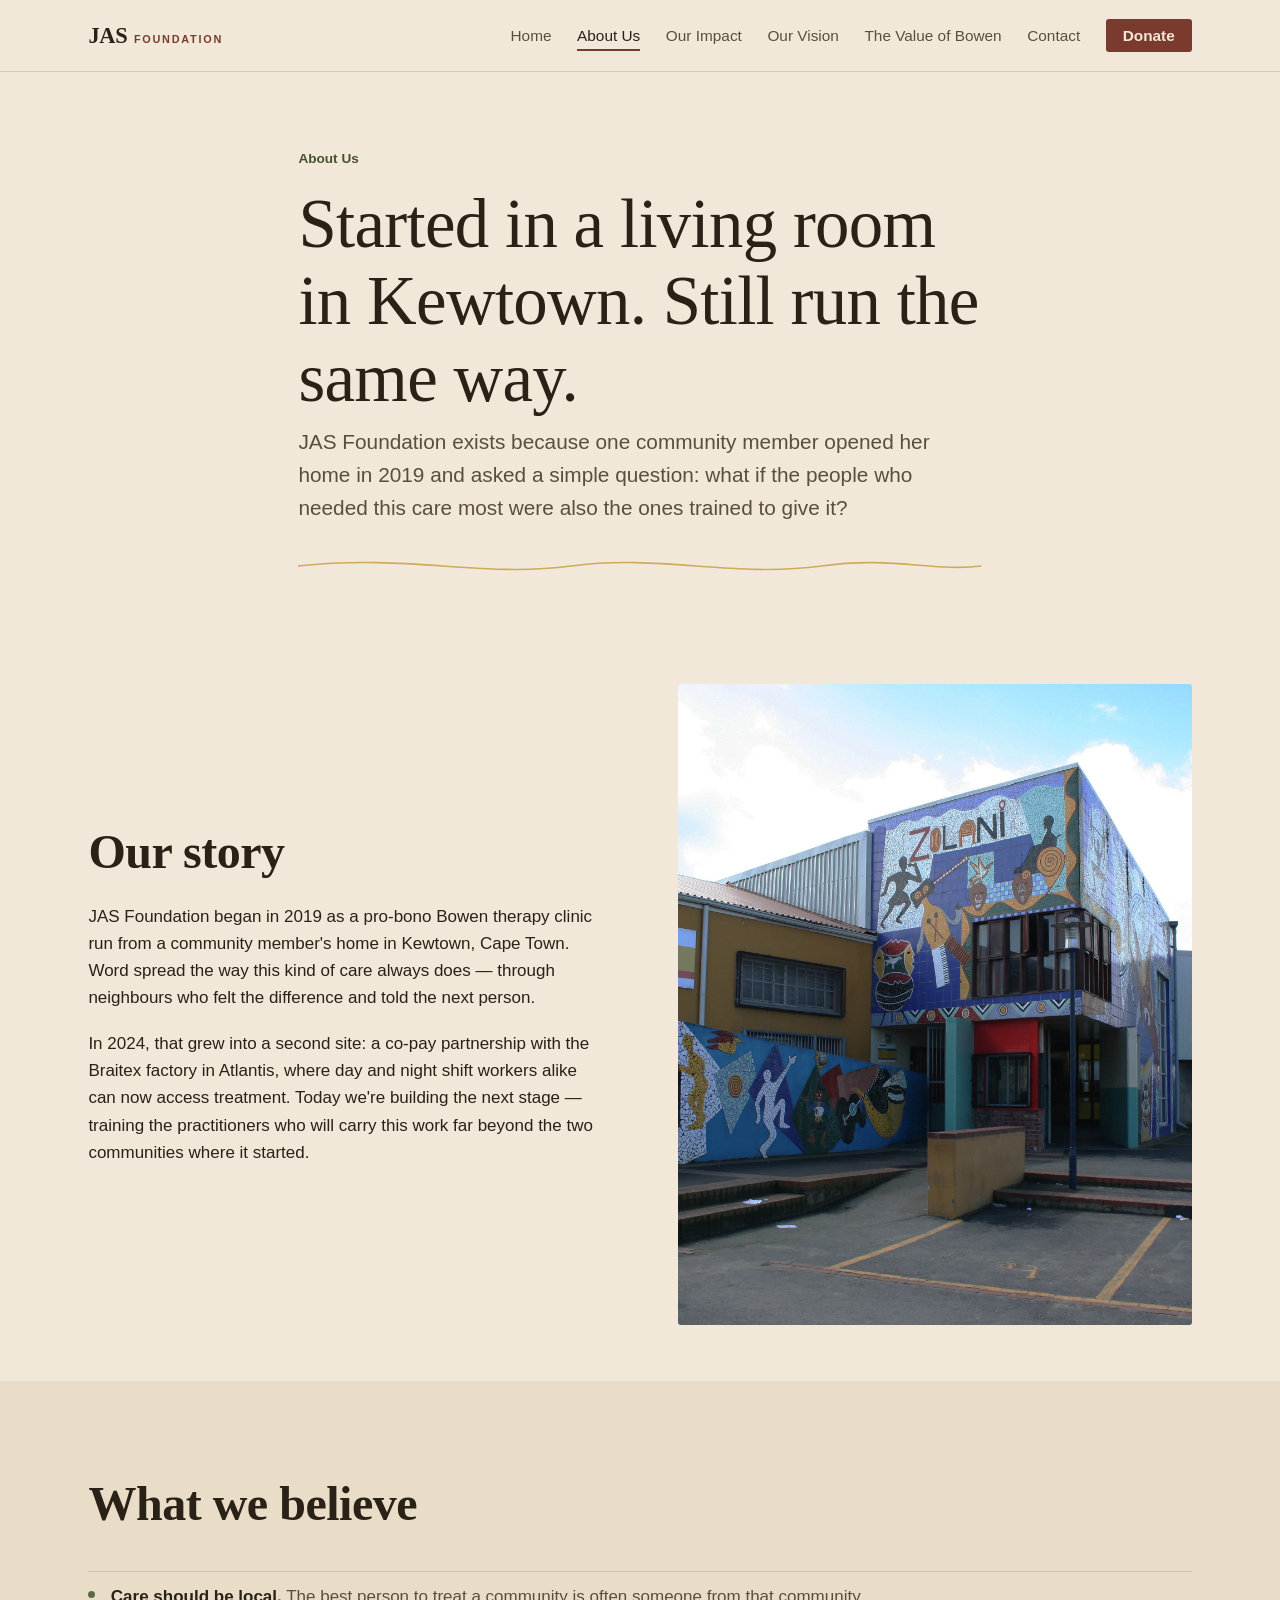
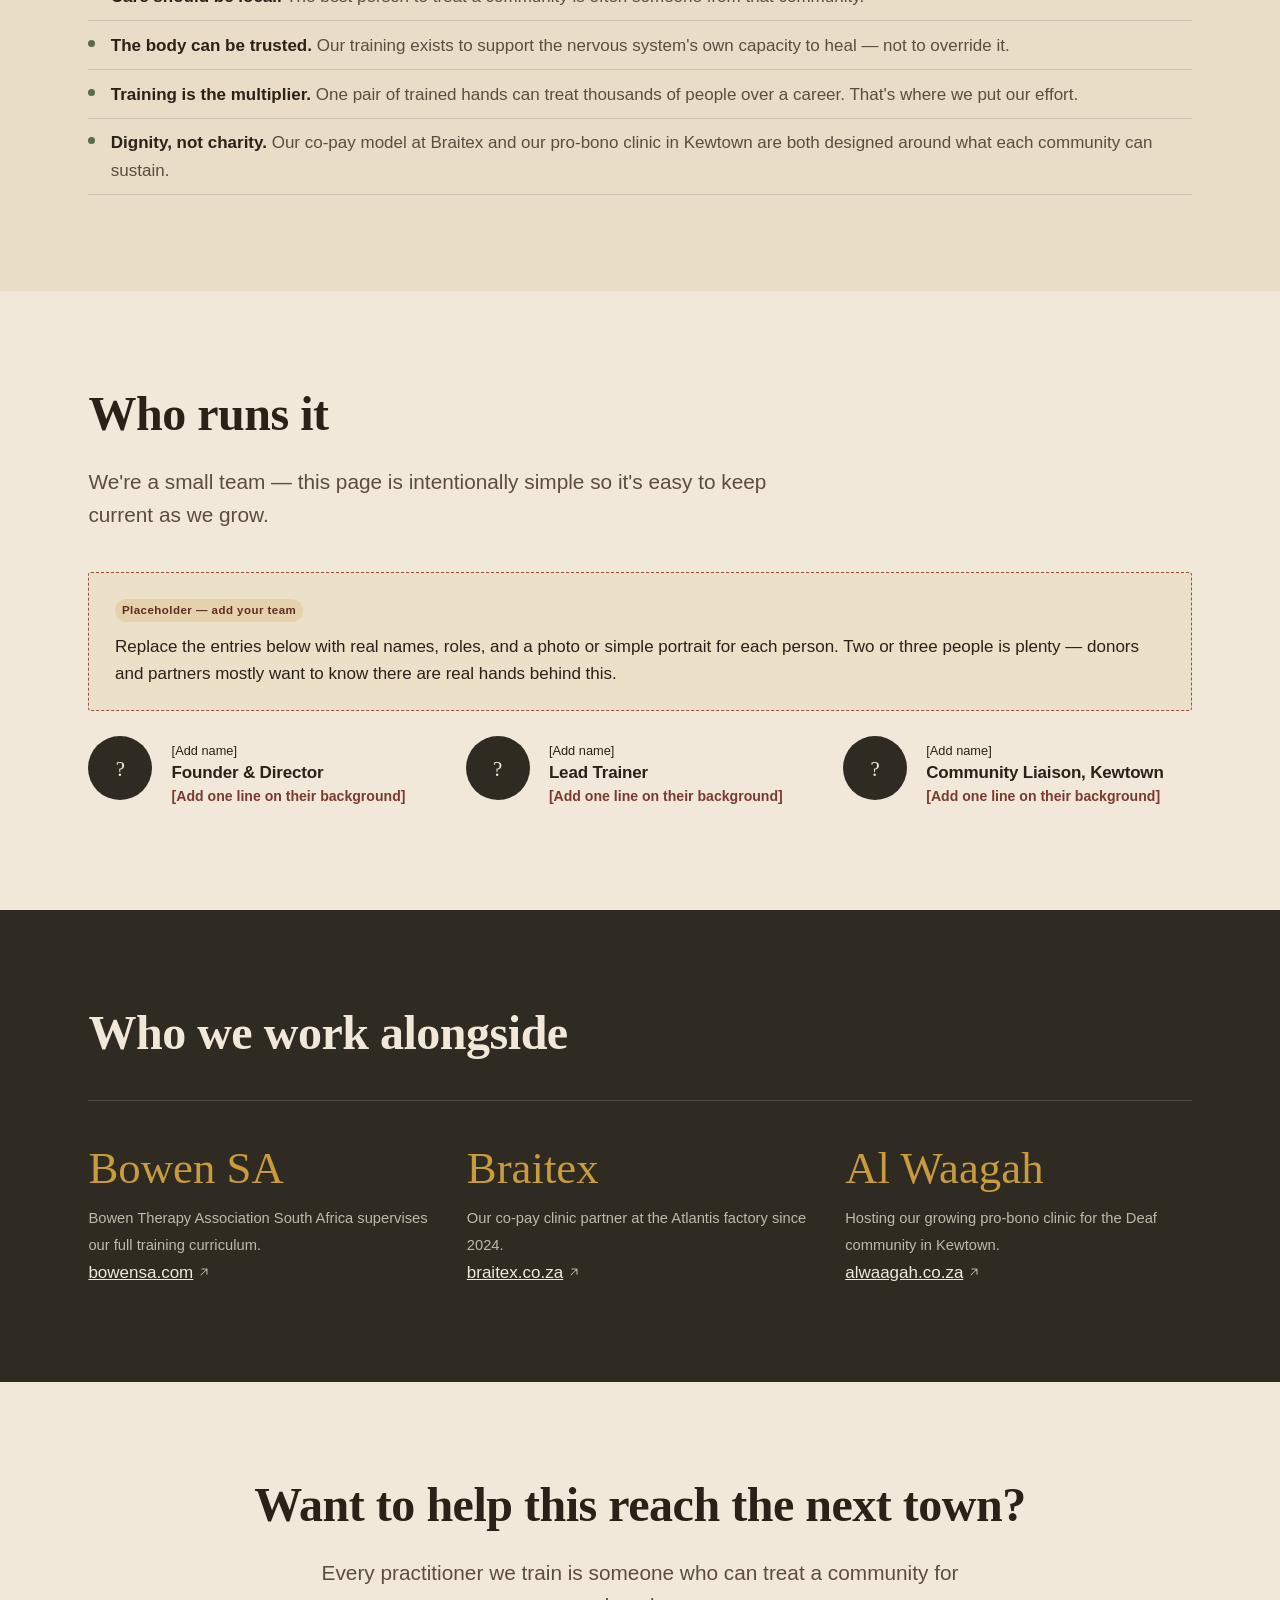
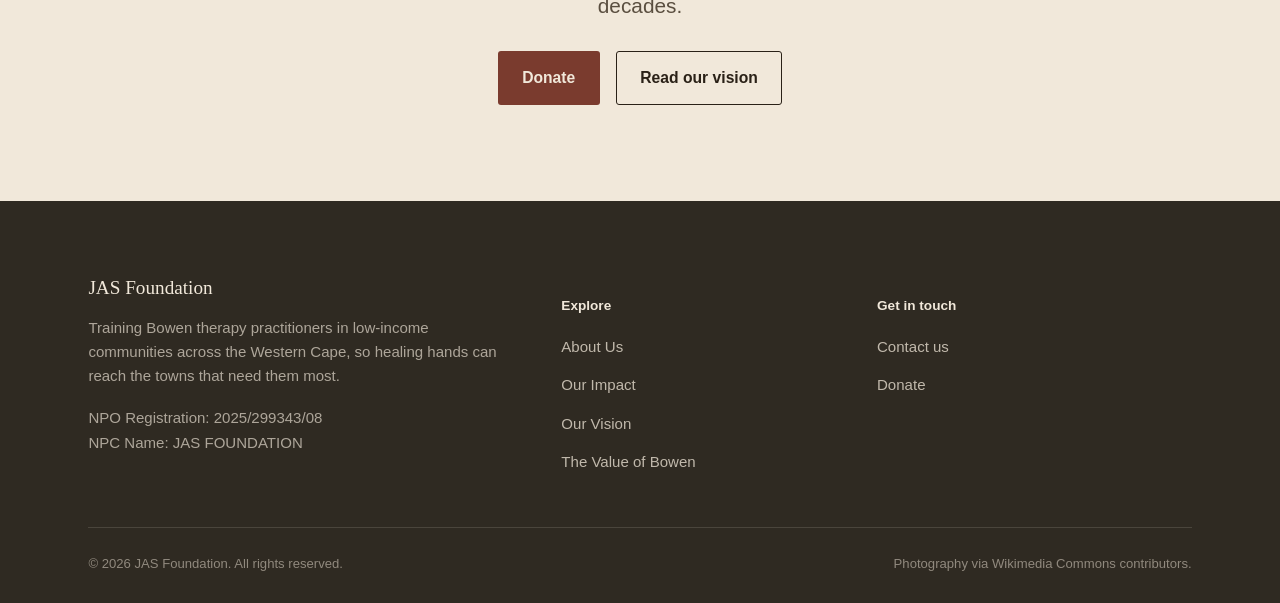
==== about.html @ cc9462c8 "JAS Foundation site: full static site (7 pages, self-hosted fonts, images, newsletter PDFs)" ====
<!DOCTYPE html>
<html lang="en">
<head>
<meta charset="UTF-8">
<meta name="viewport" content="width=device-width, initial-scale=1">
<title>About Us — JAS Foundation</title>
<meta name="description" content="How JAS Foundation started in a Kewtown living room in 2019, who runs it today, and who we train and partner with across the Western Cape.">


<link href="fonts/fonts.css" rel="stylesheet">
<link rel="stylesheet" href="css/style.css">
</head>
<body>


<header class="site-header">
  <nav class="nav container">
    <a href="index.html" class="brand"><span class="brand-main">JAS</span><span class="brand-sub">Foundation</span></a>
    <button class="nav-toggle" aria-expanded="false" aria-label="Toggle menu"><span></span><span></span><span></span></button>
    <ul class="nav-links">
      <li><a href="index.html">Home</a></li>
      <li><a href="about.html" aria-current="page">About Us</a></li>
      <li><a href="impact.html">Our Impact</a></li>
      <li><a href="vision.html">Our Vision</a></li>
      <li><a href="bowen.html">The Value of Bowen</a></li>
      <li><a href="contact.html">Contact</a></li>
      <li><a href="donate.html" class="nav-cta">Donate</a></li>
    </ul>
  </nav>
</header>


<main>
  <section class="hero hero-simple">
    <div class="container">
      <span class="hero-eyebrow">About Us</span>
      <h1>Started in a living room in Kewtown. Still run the same way.</h1>
      <p class="lede">JAS Foundation exists because one community member opened her home in 2019 and asked a simple question: what if the people who needed this care most were also the ones trained to give it?</p>
      <svg class="thread-divider" viewBox="0 0 600 28" preserveAspectRatio="none" aria-hidden="true">
        <path class="js-draw-path" d="M0 14 C 100 2, 160 26, 240 14 C 320 2, 380 26, 460 14 C 520 4, 560 20, 600 14"/>
      </svg>
    </div>
  </section>

  <section class="section-tight">
    <div class="container split">
      <div class="split-copy">
        <h2>Our story</h2>
        <p>JAS Foundation began in 2019 as a pro-bono Bowen therapy clinic run from a community member's home in Kewtown, Cape Town. Word spread the way this kind of care always does — through neighbours who felt the difference and told the next person.</p>
        <p>In 2024, that grew into a second site: a co-pay partnership with the Braitex factory in Atlantis, where day and night shift workers alike can now access treatment. Today we're building the next stage — training the practitioners who will carry this work far beyond the two communities where it started.</p>
      </div>
      <div class="split-media">
        <img src="img/zolani-community-centre.webp" alt="A community centre building in the Western Cape, similar to the spaces JAS Foundation works from." loading="lazy">
      </div>
    </div>
  </section>

  <section class="on-dim">
    <div class="container">
      <div class="section-head">
        <h2>What we believe</h2>
      </div>
      <ul class="trait-list">
        <li><strong>Care should be local.</strong> The best person to treat a community is often someone from that community.</li>
        <li><strong>The body can be trusted.</strong> Our training exists to support the nervous system's own capacity to heal — not to override it.</li>
        <li><strong>Training is the multiplier.</strong> One pair of trained hands can treat thousands of people over a career. That's where we put our effort.</li>
        <li><strong>Dignity, not charity.</strong> Our co-pay model at Braitex and our pro-bono clinic in Kewtown are both designed around what each community can sustain.</li>
      </ul>
    </div>
  </section>

  <section>
    <div class="container">
      <div class="section-head">
        <h2>Who runs it</h2>
        <p class="lede">We're a small team — this page is intentionally simple so it's easy to keep current as we grow.</p>
      </div>
      <div class="placeholder-block" style="margin-bottom:1.6rem;">
        <span class="placeholder-tag">Placeholder — add your team</span>
        <p>Replace the entries below with real names, roles, and a photo or simple portrait for each person. Two or three people is plenty — donors and partners mostly want to know there are real hands behind this.</p>
      </div>
      <div style="display:grid; gap:1.8rem; grid-template-columns:repeat(auto-fit,minmax(260px,1fr));">
        <div class="person">
          <div class="person-mark" aria-hidden="true">?</div>
          <div>
            <span class="fill" style="font-size:0.8rem;">[Add name]</span>
            <h4>Founder &amp; Director</h4>
            <span class="role">[Add one line on their background]</span>
          </div>
        </div>
        <div class="person">
          <div class="person-mark" aria-hidden="true">?</div>
          <div>
            <span class="fill" style="font-size:0.8rem;">[Add name]</span>
            <h4>Lead Trainer</h4>
            <span class="role">[Add one line on their background]</span>
          </div>
        </div>
        <div class="person">
          <div class="person-mark" aria-hidden="true">?</div>
          <div>
            <span class="fill" style="font-size:0.8rem;">[Add name]</span>
            <h4>Community Liaison, Kewtown</h4>
            <span class="role">[Add one line on their background]</span>
          </div>
        </div>
      </div>
    </div>
  </section>

  <section class="on-dark">
    <div class="container">
      <div class="section-head">
        <h2>Who we work alongside</h2>
      </div>
      <div class="stat-row" style="border-top-color: rgba(241,232,218,0.18);">
        <div class="stat"><span class="num" style="color:var(--gold);">Bowen SA</span><span class="label" style="color:color-mix(in srgb, var(--paper) 75%, transparent);">Bowen Therapy Association South Africa supervises our full training curriculum.</span><br/>
          <a class="nav-external" href="https://www.bowensa.com" target="_blank" rel="noopener">bowensa.com <svg viewBox="0 0 16 16" aria-hidden="true"><path d="M4 12L12 4M12 4H5M12 4V11" stroke="currentColor" stroke-width="1.4" fill="none" stroke-linecap="round" stroke-linejoin="round"/></svg></a>
        </div>
        <div class="stat"><span class="num" style="color:var(--gold);">Braitex</span><span class="label" style="color:color-mix(in srgb, var(--paper) 75%, transparent);">Our co-pay clinic partner at the Atlantis factory since 2024.</span><br/>
          <a class="nav-external" href="https://braitex.co.za" target="_blank" rel="noopener">braitex.co.za <svg viewBox="0 0 16 16" aria-hidden="true"><path d="M4 12L12 4M12 4H5M12 4V11" stroke="currentColor" stroke-width="1.4" fill="none" stroke-linecap="round" stroke-linejoin="round"/></svg></a>
        </div>
        <div class="stat"><span class="num" style="color:var(--gold);">Al Waagah</span><span class="label" style="color:color-mix(in srgb, var(--paper) 75%, transparent);">Hosting our growing pro-bono clinic for the Deaf community in Kewtown.</span><br/>
          <a class="nav-external" href="https://www.alwaagah.co.za" target="_blank" rel="noopener">alwaagah.co.za <svg viewBox="0 0 16 16" aria-hidden="true"><path d="M4 12L12 4M12 4H5M12 4V11" stroke="currentColor" stroke-width="1.4" fill="none" stroke-linecap="round" stroke-linejoin="round"/></svg></a>
        </div>
      </div>
    </div>
  </section>

  <section>
    <div class="container" style="text-align:center;">
      <h2>Want to help this reach the next town?</h2>
      <p class="lede" style="margin-inline:auto; margin-bottom:1.8rem;">Every practitioner we train is someone who can treat a community for decades.</p>
      <div style="display:flex; gap:1rem; justify-content:center; flex-wrap:wrap;">
        <a href="donate.html" class="btn btn-primary">Donate</a>
        <a href="vision.html" class="btn btn-ghost">Read our vision</a>
      </div>
    </div>
  </section>
</main>


<footer class="site-footer">
  <div class="container">
    <div class="footer-grid">
      <div class="footer-col footer-col-brand">
        <span class="footer-brand">JAS Foundation</span>
        <p>Training Bowen therapy practitioners in low-income communities across the Western Cape, so healing hands can reach the towns that need them most.</p>
        <p class="footer-reg">NPO Registration: 2025/299343/08<br>NPC Name: JAS FOUNDATION</p>
      </div>
      <div class="footer-col footer-col-explore">
        <h5>Explore</h5>
        <ul>
          <li><a href="about.html">About Us</a></li>
          <li><a href="impact.html">Our Impact</a></li>
          <li><a href="vision.html">Our Vision</a></li>
          <li><a href="bowen.html">The Value of Bowen</a></li>
        </ul>
      </div>
      <div class="footer-col footer-col-touch">
        <h5>Get in touch</h5>
        <ul>
          <li><a href="contact.html">Contact us</a></li>
          <li><a href="donate.html">Donate</a></li>
        </ul>
      </div>
    </div>
    <div class="footer-bottom">
      <span>© <span data-year></span> JAS Foundation. All rights reserved.</span>
      <span>Photography via Wikimedia Commons contributors.</span>
    </div>
  </div>
</footer>


<script src="libs/gsap.min.js"></script>
<script src="libs/ScrollTrigger.min.js"></script>
<script src="js/main.js"></script>
</body>
</html>
---- fonts/fonts.css ----
/* Local font faces — downloaded from Google Fonts (latin + latin-ext only) */
/* Local font faces — downloaded from Google Fonts */

  font-family: 'Piazzolla';
  font-style: italic;
  font-weight: 500;
  font-display: swap;
  src: url(fonts/piazzolla-500-italic-U0460.woff2) format('woff2');
  unicode-range: U+0460-052F, U+1C80-1C8A, U+20B4, U+2DE0-2DFF, U+A640-A69F, U+FE2E-FE2F;


  font-family: 'Piazzolla';
  font-style: italic;
  font-weight: 500;
  font-display: swap;
  src: url(fonts/piazzolla-500-italic-U0301.woff2) format('woff2');
  unicode-range: U+0301, U+0400-045F, U+0490-0491, U+04B0-04B1, U+2116;


  font-family: 'Piazzolla';
  font-style: italic;
  font-weight: 500;
  font-display: swap;
  src: url(fonts/piazzolla-500-italic-U1F00.woff2) format('woff2');
  unicode-range: U+1F00-1FFF;


  font-family: 'Piazzolla';
  font-style: italic;
  font-weight: 500;
  font-display: swap;
  src: url(fonts/piazzolla-500-italic-greek.woff2) format('woff2');
  unicode-range: U+0370-0377, U+037A-037F, U+0384-038A, U+038C, U+038E-03A1, U+03A3-03FF;


  font-family: 'Piazzolla';
  font-style: italic;
  font-weight: 500;
  font-display: swap;
  src: url(fonts/piazzolla-500-italic-U0102.woff2) format('woff2');
  unicode-range: U+0102-0103, U+0110-0111, U+0128-0129, U+0168-0169, U+01A0-01A1, U+01AF-01B0, U+0300-0301, U+0303-0304, U+0308-0309, U+0323, U+0329, U+1EA0-1EF9, U+20AB;


  font-family: 'Piazzolla';
  font-style: italic;
  font-weight: 500;
  font-display: swap;
  src: url(fonts/piazzolla-500-italic-latin-ext.woff2) format('woff2');
  unicode-range: U+0100-02BA, U+02BD-02C5, U+02C7-02CC, U+02CE-02D7, U+02DD-02FF, U+0304, U+0308, U+0329, U+1D00-1DBF, U+1E00-1E9F, U+1EF2-1EFF, U+2020, U+20A0-20AB, U+20AD-20C0, U+2113, U+2C60-2C7F, U+A720-A7FF;


  font-family: 'Piazzolla';
  font-style: italic;
  font-weight: 500;
  font-display: swap;
  src: url(fonts/piazzolla-500-italic-latin.woff2) format('woff2');
  unicode-range: U+0000-00FF, U+0131, U+0152-0153, U+02BB-02BC, U+02C6, U+02DA, U+02DC, U+0304, U+0308, U+0329, U+2000-206F, U+20AC, U+2122, U+2191, U+2193, U+2212, U+2215, U+FEFF, U+FFFD;


  font-family: 'Piazzolla';
  font-style: normal;
  font-weight: 400;
  font-display: swap;
  src: url(fonts/piazzolla-400-normal-U0460.woff2) format('woff2');
  unicode-range: U+0460-052F, U+1C80-1C8A, U+20B4, U+2DE0-2DFF, U+A640-A69F, U+FE2E-FE2F;


  font-family: 'Piazzolla';
  font-style: normal;
  font-weight: 400;
  font-display: swap;
  src: url(fonts/piazzolla-400-normal-U0301.woff2) format('woff2');
  unicode-range: U+0301, U+0400-045F, U+0490-0491, U+04B0-04B1, U+2116;


  font-family: 'Piazzolla';
  font-style: normal;
  font-weight: 400;
  font-display: swap;
  src: url(fonts/piazzolla-400-normal-U1F00.woff2) format('woff2');
  unicode-range: U+1F00-1FFF;


  font-family: 'Piazzolla';
  font-style: normal;
  font-weight: 400;
  font-display: swap;
  src: url(fonts/piazzolla-400-normal-greek.woff2) format('woff2');
  unicode-range: U+0370-0377, U+037A-037F, U+0384-038A, U+038C, U+038E-03A1, U+03A3-03FF;


  font-family: 'Piazzolla';
  font-style: normal;
  font-weight: 400;
  font-display: swap;
  src: url(fonts/piazzolla-400-normal-U0102.woff2) format('woff2');
  unicode-range: U+0102-0103, U+0110-0111, U+0128-0129, U+0168-0169, U+01A0-01A1, U+01AF-01B0, U+0300-0301, U+0303-0304, U+0308-0309, U+0323, U+0329, U+1EA0-1EF9, U+20AB;


  font-family: 'Piazzolla';
  font-style: normal;
  font-weight: 400;
  font-display: swap;
  src: url(fonts/piazzolla-400-normal-latin-ext.woff2) format('woff2');
  unicode-range: U+0100-02BA, U+02BD-02C5, U+02C7-02CC, U+02CE-02D7, U+02DD-02FF, U+0304, U+0308, U+0329, U+1D00-1DBF, U+1E00-1E9F, U+1EF2-1EFF, U+2020, U+20A0-20AB, U+20AD-20C0, U+2113, U+2C60-2C7F, U+A720-A7FF;


  font-family: 'Piazzolla';
  font-style: normal;
  font-weight: 400;
  font-display: swap;
  src: url(fonts/piazzolla-400-normal-latin.woff2) format('woff2');
  unicode-range: U+0000-00FF, U+0131, U+0152-0153, U+02BB-02BC, U+02C6, U+02DA, U+02DC, U+0304, U+0308, U+0329, U+2000-206F, U+20AC, U+2122, U+2191, U+2193, U+2212, U+2215, U+FEFF, U+FFFD;


  font-family: 'Piazzolla';
  font-style: normal;
  font-weight: 500;
  font-display: swap;
  src: url(fonts/piazzolla-500-normal-U0460.woff2) format('woff2');
  unicode-range: U+0460-052F, U+1C80-1C8A, U+20B4, U+2DE0-2DFF, U+A640-A69F, U+FE2E-FE2F;


  font-family: 'Piazzolla';
  font-style: normal;
  font-weight: 500;
  font-display: swap;
  src: url(fonts/piazzolla-500-normal-U0301.woff2) format('woff2');
  unicode-range: U+0301, U+0400-045F, U+0490-0491, U+04B0-04B1, U+2116;


  font-family: 'Piazzolla';
  font-style: normal;
  font-weight: 500;
  font-display: swap;
  src: url(fonts/piazzolla-500-normal-U1F00.woff2) format('woff2');
  unicode-range: U+1F00-1FFF;


  font-family: 'Piazzolla';
  font-style: normal;
  font-weight: 500;
  font-display: swap;
  src: url(fonts/piazzolla-500-normal-greek.woff2) format('woff2');
  unicode-range: U+0370-0377, U+037A-037F, U+0384-038A, U+038C, U+038E-03A1, U+03A3-03FF;


  font-family: 'Piazzolla';
  font-style: normal;
  font-weight: 500;
  font-display: swap;
  src: url(fonts/piazzolla-500-normal-U0102.woff2) format('woff2');
  unicode-range: U+0102-0103, U+0110-0111, U+0128-0129, U+0168-0169, U+01A0-01A1, U+01AF-01B0, U+0300-0301, U+0303-0304, U+0308-0309, U+0323, U+0329, U+1EA0-1EF9, U+20AB;


  font-family: 'Piazzolla';
  font-style: normal;
  font-weight: 500;
  font-display: swap;
  src: url(fonts/piazzolla-500-normal-latin-ext.woff2) format('woff2');
  unicode-range: U+0100-02BA, U+02BD-02C5, U+02C7-02CC, U+02CE-02D7, U+02DD-02FF, U+0304, U+0308, U+0329, U+1D00-1DBF, U+1E00-1E9F, U+1EF2-1EFF, U+2020, U+20A0-20AB, U+20AD-20C0, U+2113, U+2C60-2C7F, U+A720-A7FF;


  font-family: 'Piazzolla';
  font-style: normal;
  font-weight: 500;
  font-display: swap;
  src: url(fonts/piazzolla-500-normal-latin.woff2) format('woff2');
  unicode-range: U+0000-00FF, U+0131, U+0152-0153, U+02BB-02BC, U+02C6, U+02DA, U+02DC, U+0304, U+0308, U+0329, U+2000-206F, U+20AC, U+2122, U+2191, U+2193, U+2212, U+2215, U+FEFF, U+FFFD;


  font-family: 'Piazzolla';
  font-style: normal;
  font-weight: 600;
  font-display: swap;
  src: url(fonts/piazzolla-600-normal-U0460.woff2) format('woff2');
  unicode-range: U+0460-052F, U+1C80-1C8A, U+20B4, U+2DE0-2DFF, U+A640-A69F, U+FE2E-FE2F;


  font-family: 'Piazzolla';
  font-style: normal;
  font-weight: 600;
  font-display: swap;
  src: url(fonts/piazzolla-600-normal-U0301.woff2) format('woff2');
  unicode-range: U+0301, U+0400-045F, U+0490-0491, U+04B0-04B1, U+2116;


  font-family: 'Piazzolla';
  font-style: normal;
  font-weight: 600;
  font-display: swap;
  src: url(fonts/piazzolla-600-normal-U1F00.woff2) format('woff2');
  unicode-range: U+1F00-1FFF;


  font-family: 'Piazzolla';
  font-style: normal;
  font-weight: 600;
  font-display: swap;
  src: url(fonts/piazzolla-600-normal-greek.woff2) format('woff2');
  unicode-range: U+0370-0377, U+037A-037F, U+0384-038A, U+038C, U+038E-03A1, U+03A3-03FF;


  font-family: 'Piazzolla';
  font-style: normal;
  font-weight: 600;
  font-display: swap;
  src: url(fonts/piazzolla-600-normal-U0102.woff2) format('woff2');
  unicode-range: U+0102-0103, U+0110-0111, U+0128-0129, U+0168-0169, U+01A0-01A1, U+01AF-01B0, U+0300-0301, U+0303-0304, U+0308-0309, U+0323, U+0329, U+1EA0-1EF9, U+20AB;


  font-family: 'Piazzolla';
  font-style: normal;
  font-weight: 600;
  font-display: swap;
  src: url(fonts/piazzolla-600-normal-latin-ext.woff2) format('woff2');
  unicode-range: U+0100-02BA, U+02BD-02C5, U+02C7-02CC, U+02CE-02D7, U+02DD-02FF, U+0304, U+0308, U+0329, U+1D00-1DBF, U+1E00-1E9F, U+1EF2-1EFF, U+2020, U+20A0-20AB, U+20AD-20C0, U+2113, U+2C60-2C7F, U+A720-A7FF;


  font-family: 'Piazzolla';
  font-style: normal;
  font-weight: 600;
  font-display: swap;
  src: url(fonts/piazzolla-600-normal-latin.woff2) format('woff2');
  unicode-range: U+0000-00FF, U+0131, U+0152-0153, U+02BB-02BC, U+02C6, U+02DA, U+02DC, U+0304, U+0308, U+0329, U+2000-206F, U+20AC, U+2122, U+2191, U+2193, U+2212, U+2215, U+FEFF, U+FFFD;


  font-family: 'Work Sans';
  font-style: normal;
  font-weight: 400;
  font-display: swap;
  src: url(fonts/worksans-400-normal-U0102.woff2) format('woff2');
  unicode-range: U+0102-0103, U+0110-0111, U+0128-0129, U+0168-0169, U+01A0-01A1, U+01AF-01B0, U+0300-0301, U+0303-0304, U+0308-0309, U+0323, U+0329, U+1EA0-1EF9, U+20AB;


  font-family: 'Work Sans';
  font-style: normal;
  font-weight: 400;
  font-display: swap;
  src: url(fonts/worksans-400-normal-latin-ext.woff2) format('woff2');
  unicode-range: U+0100-02BA, U+02BD-02C5, U+02C7-02CC, U+02CE-02D7, U+02DD-02FF, U+0304, U+0308, U+0329, U+1D00-1DBF, U+1E00-1E9F, U+1EF2-1EFF, U+2020, U+20A0-20AB, U+20AD-20C0, U+2113, U+2C60-2C7F, U+A720-A7FF;


  font-family: 'Work Sans';
  font-style: normal;
  font-weight: 400;
  font-display: swap;
  src: url(fonts/worksans-400-normal-latin.woff2) format('woff2');
  unicode-range: U+0000-00FF, U+0131, U+0152-0153, U+02BB-02BC, U+02C6, U+02DA, U+02DC, U+0304, U+0308, U+0329, U+2000-206F, U+20AC, U+2122, U+2191, U+2193, U+2212, U+2215, U+FEFF, U+FFFD;


  font-family: 'Work Sans';
  font-style: normal;
  font-weight: 500;
  font-display: swap;
  src: url(fonts/worksans-500-normal-U0102.woff2) format('woff2');
  unicode-range: U+0102-0103, U+0110-0111, U+0128-0129, U+0168-0169, U+01A0-01A1, U+01AF-01B0, U+0300-0301, U+0303-0304, U+0308-0309, U+0323, U+0329, U+1EA0-1EF9, U+20AB;


  font-family: 'Work Sans';
  font-style: normal;
  font-weight: 500;
  font-display: swap;
  src: url(fonts/worksans-500-normal-latin-ext.woff2) format('woff2');
  unicode-range: U+0100-02BA, U+02BD-02C5, U+02C7-02CC, U+02CE-02D7, U+02DD-02FF, U+0304, U+0308, U+0329, U+1D00-1DBF, U+1E00-1E9F, U+1EF2-1EFF, U+2020, U+20A0-20AB, U+20AD-20C0, U+2113, U+2C60-2C7F, U+A720-A7FF;


  font-family: 'Work Sans';
  font-style: normal;
  font-weight: 500;
  font-display: swap;
  src: url(fonts/worksans-500-normal-latin.woff2) format('woff2');
  unicode-range: U+0000-00FF, U+0131, U+0152-0153, U+02BB-02BC, U+02C6, U+02DA, U+02DC, U+0304, U+0308, U+0329, U+2000-206F, U+20AC, U+2122, U+2191, U+2193, U+2212, U+2215, U+FEFF, U+FFFD;


  font-family: 'Work Sans';
  font-style: normal;
  font-weight: 600;
  font-display: swap;
  src: url(fonts/worksans-600-normal-U0102.woff2) format('woff2');
  unicode-range: U+0102-0103, U+0110-0111, U+0128-0129, U+0168-0169, U+01A0-01A1, U+01AF-01B0, U+0300-0301, U+0303-0304, U+0308-0309, U+0323, U+0329, U+1EA0-1EF9, U+20AB;


  font-family: 'Work Sans';
  font-style: normal;
  font-weight: 600;
  font-display: swap;
  src: url(fonts/worksans-600-normal-latin-ext.woff2) format('woff2');
  unicode-range: U+0100-02BA, U+02BD-02C5, U+02C7-02CC, U+02CE-02D7, U+02DD-02FF, U+0304, U+0308, U+0329, U+1D00-1DBF, U+1E00-1E9F, U+1EF2-1EFF, U+2020, U+20A0-20AB, U+20AD-20C0, U+2113, U+2C60-2C7F, U+A720-A7FF;


  font-family: 'Work Sans';
  font-style: normal;
  font-weight: 600;
  font-display: swap;
  src: url(fonts/worksans-600-normal-latin.woff2) format('woff2');
  unicode-range: U+0000-00FF, U+0131, U+0152-0153, U+02BB-02BC, U+02C6, U+02DA, U+02DC, U+0304, U+0308, U+0329, U+2000-206F, U+20AC, U+2122, U+2191, U+2193, U+2212, U+2215, U+FEFF, U+FFFD;


  font-family: 'Work Sans';
  font-style: normal;
  font-weight: 700;
  font-display: swap;
  src: url(fonts/worksans-700-normal-U0102.woff2) format('woff2');
  unicode-range: U+0102-0103, U+0110-0111, U+0128-0129, U+0168-0169, U+01A0-01A1, U+01AF-01B0, U+0300-0301, U+0303-0304, U+0308-0309, U+0323, U+0329, U+1EA0-1EF9, U+20AB;


  font-family: 'Work Sans';
  font-style: normal;
  font-weight: 700;
  font-display: swap;
  src: url(fonts/worksans-700-normal-latin-ext.woff2) format('woff2');
  unicode-range: U+0100-02BA, U+02BD-02C5, U+02C7-02CC, U+02CE-02D7, U+02DD-02FF, U+0304, U+0308, U+0329, U+1D00-1DBF, U+1E00-1E9F, U+1EF2-1EFF, U+2020, U+20A0-20AB, U+20AD-20C0, U+2113, U+2C60-2C7F, U+A720-A7FF;


  font-family: 'Work Sans';
  font-style: normal;
  font-weight: 700;
  font-display: swap;
  src: url(fonts/worksans-700-normal-latin.woff2) format('woff2');
  unicode-range: U+0000-00FF, U+0131, U+0152-0153, U+02BB-02BC, U+02C6, U+02DA, U+02DC, U+0304, U+0308, U+0329, U+2000-206F, U+20AC, U+2122, U+2191, U+2193, U+2212, U+2215, U+FEFF, U+FFFD;
---- css/style.css ----
/* ==========================================================================
   JAS Foundation — Design System
   A note on the concept: Bowen therapy works by giving the nervous system
   a gentle signal, then getting out of the way while the body does the
   rest. That same idea — a small signal, travelling along a line, reaching
   somewhere it couldn't reach alone — is also the story of a foundation
   trying to grow a network of practitioners across 150 small towns. One
   motif, a branching line, carries both meanings through this whole site.
   ========================================================================== */

/* ---- Native cross-document view transitions -----------------------------
   This is the whole navigation model: real pages, no router, no framework.
   Browsers that support it (Chromium 126+) morph named elements between
   documents; everywhere else this rule is simply ignored and normal
   navigation happens. That is the entire fallback strategy. */
@view-transition {
  navigation: auto;
}

:root {
  /* -- Color: named, not decorative. Warm paper instead of the usual
     cool-cream, a brick-rust instead of the ubiquitous terracotta, an
     olive fynbos green for growth, and a thread of ochre gold that
     literally is the connecting line motif throughout the site. */
  --paper:      #F1E8DA;
  --paper-dim:  #E9DDC8;
  --ink:        #2A2117;
  --ink-soft:   #5A4E3F;
  --rust:       #7A3B2E;
  --rust-dim:   #9a5040;
  --rust-deep:  #5E2C22;
  --olive:      #5C6B47;
  --olive-dim:  #45512F;
  --gold:       #C89B3C;
  --espresso:   #2F2A22;
  --espresso-2: #241F19;
  --cream-line: rgba(42,33,23,0.14);
  --shadow:     0 18px 40px rgba(42,33,23,0.16);

  --font-display: "Piazzolla", "Iowan Old Style", Georgia, serif;
  --font-body: "Work Sans", "Segoe UI", sans-serif;

  --measure: 62ch;
  --gutter: clamp(1.25rem, 3vw, 3rem);
  --radius: 3px;
}

*, *::before, *::after { box-sizing: border-box; }
html { scroll-behavior: smooth; }
@media (prefers-reduced-motion: reduce) {
  html { scroll-behavior: auto; }
  *, *::before, *::after {
    animation-duration: 0.001ms !important;
    animation-iteration-count: 1 !important;
    transition-duration: 0.001ms !important;
    scroll-behavior: auto !important;
  }
}

body {
  margin: 0;
  background: var(--paper);
  color: var(--ink);
  font-family: var(--font-body);
  font-size: 17px;
  line-height: 1.6;
  -webkit-font-smoothing: antialiased;
}

img { max-width: 100%; display: block; }
a { color: inherit; }

h1, h2, h3, h4 {
  font-family: var(--font-display);
  font-weight: 600;
  line-height: 1.12;
  margin: 0 0 0.5em;
  letter-spacing: -0.01em;
  color: var(--ink);
}
h1 { font-size: clamp(2.6rem, 6vw, 4.3rem); font-weight: 500; }
h2 { font-size: clamp(1.9rem, 4vw, 3rem); }
h3 { font-size: clamp(1.3rem, 2.4vw, 1.7rem); }

p { margin: 0 0 1.1em; }
.lede {
  font-size: clamp(1.05rem, 2vw, 1.3rem);
  color: var(--ink-soft);
  max-width: var(--measure);
}

.container {
  max-width: 1180px;
  margin-inline: auto;
  padding-inline: var(--gutter);
}

.measure { max-width: var(--measure); }

/* focus visibility, kept consistent across every interactive element */
a:focus-visible, button:focus-visible, input:focus-visible, textarea:focus-visible {
  outline: 2px solid var(--rust);
  outline-offset: 3px;
  border-radius: 2px;
}

/* ---- Buttons -------------------------------------------------------- */
.btn {
  display: inline-flex;
  align-items: center;
  gap: 0.55em;
  padding: 0.85em 1.5em;
  font-family: var(--font-body);
  font-weight: 600;
  font-size: 0.98rem;
  text-decoration: none;
  border-radius: var(--radius);
  border: 1px solid transparent;
  cursor: pointer;
  transition: transform 0.35s cubic-bezier(.2,.8,.2,1), background-color 0.3s ease, color 0.3s ease, border-color .3s ease;
}
.btn-primary {
  background: var(--rust);
  color: var(--paper);
}
.btn-primary:hover { background: var(--rust-deep); transform: translateY(-2px); }
.btn-ghost {
  background: transparent;
  border-color: var(--ink);
  color: var(--ink);
}
.btn-ghost:hover { background: var(--ink); color: var(--paper); transform: translateY(-2px); }
.btn-on-dark { border-color: var(--paper); color: var(--paper); }
.btn-on-dark:hover { background: var(--paper); color: var(--espresso); }

/* ==========================================================================
   Navigation
   ========================================================================== */
.site-header {
  position: sticky;
  top: 0;
  z-index: 40;
  background: var(--paper);
  border-bottom: 1px solid var(--cream-line);
}
.nav {
  display: flex;
  align-items: center;
  justify-content: space-between;
  padding-block: 1.1rem;
}

.brand {
  display: inline-flex;
  align-items: baseline;
  gap: 0.4rem;
  text-decoration: none;
  color: var(--ink);
  view-transition-name: site-brand;
}
.brand .brand-main {
  font-family: var(--font-display);
  font-size: 1.4rem;
  font-weight: 600;
  letter-spacing: -0.01em;
}
.brand .brand-sub {
  font-family: var(--font-body);
  font-size: 0.68rem;
  font-weight: 700;
  letter-spacing: 0.16em;
  text-transform: uppercase;
  color: var(--rust);
  padding-bottom: 0.15em;
}

.nav-links {
  display: flex;
  align-items: center;
  gap: clamp(1rem, 2vw, 2rem);
  list-style: none;
  margin: 0;
  padding: 0;
}
.nav-links a {
  position: relative;
  text-decoration: none;
  font-size: 0.96rem;
  font-weight: 500;
  color: var(--ink-soft);
  padding-block: 0.3rem;
}
.nav-links a::after {
  content: "";
  position: absolute;
  left: 0; right: 100%;
  bottom: -2px;
  height: 2px;
  background: var(--rust);
}
/* hover / active underline is instant — no animation, so a click never
   "slides" the menu into a new position (Chromium in particular shows
   the animated underline as a visible jump). */
.nav-links a:hover::after,
.nav-links a[aria-current="page"]::after { right: 0; }
.nav-links a[aria-current="page"] { color: var(--ink); }
.nav-links .nav-cta {
  background: var(--rust);
  color: var(--paper);
  padding: 0.5em 1.1em;
  border-radius: var(--radius);
  font-weight: 600;
}
.nav-links .nav-cta::after { display: none; }
.nav-links .nav-cta:hover { background: var(--rust-deep); }
.nav-external { display: inline-flex; align-items: center; gap: 0.3em; }
.nav-external svg { width: 12px; height: 12px; opacity: 0.7; }

.nav-toggle {
  display: none;
  background: none;
  border: none;
  cursor: pointer;
  padding: 0.4rem;
  width: 42px; height: 42px;
}
.nav-toggle span {
  display: block;
  width: 24px; height: 2px;
  background: var(--ink);
  margin: 5px auto;
  transition: transform .3s ease, opacity .3s ease;
}
.nav-toggle[aria-expanded="true"] span:nth-child(1) { transform: translateY(7px) rotate(45deg); }
.nav-toggle[aria-expanded="true"] span:nth-child(2) { opacity: 0; }
.nav-toggle[aria-expanded="true"] span:nth-child(3) { transform: translateY(-7px) rotate(-45deg); }

@media (max-width: 860px) {
  .nav-toggle { display: block; }
  .nav-links {
    position: fixed;
    inset: 68px 0 0 0;
    background: var(--paper);
    flex-direction: column;
    align-items: flex-start;
    padding: 2rem var(--gutter);
    gap: 1.5rem;
    transform: translateY(-8px);
    opacity: 0;
    pointer-events: none;
    /* hidden state: instant (a 0-duration transition still applies the
       "to" duration when the class is removed, so closing is snappy) */
    /*transition: opacity .3s ease, transform .3s ease;*/
  }
  .nav-links.open {
    opacity: 1;
    transform: translateY(0);
    pointer-events: auto;
  }
  /* JS-only class (added by the toggle listener), so the first paint
     stays instant and only click-driven changes animate. This also
     overrides the .nav-links rule above, which keeps its short close
     duration (0-duration transitions in the hidden state would make
     closing instant). */
  .js-anim .nav-links {
    transition: opacity .35s ease, transform .35s ease;
  }
  .js-anim .nav-toggle span {
    transition: transform .35s ease, opacity .35s ease;
  }
  .nav-links a { font-size: 1.2rem; }
}

/* ==========================================================================
   Hero
   ========================================================================== */
.hero {
  position: relative;
  overflow: hidden;
  padding-block: clamp(3rem, 8vw, 6.5rem) clamp(2.5rem, 6vw, 4rem);
  view-transition-name: page-hero;
}
.hero-grid {
  display: grid;
  grid-template-columns: 1.1fr 0.9fr;
  gap: clamp(2rem, 5vw, 4rem);
  align-items: center;
  position: relative;
  z-index: 2;
}
.hero-eyebrow {
  display: inline-block;
  font-size: 0.85rem;
  color: var(--olive-dim);
  font-weight: 600;
  margin-bottom: 1rem;
}
.hero h1 { margin-bottom: 0.55em; }
.hero .lede { margin-bottom: 1.7rem; }
.hero-actions { display: flex; gap: 1rem; flex-wrap: wrap; }

.hero-art { position: relative; }
.hero-art img { width: 100%; height: auto; display: block; }

@media (max-width: 860px) {
  .hero-grid { grid-template-columns: 1fr; }
  .hero-art { order: -1; max-width: 340px; margin-inline: auto; }
}

/* lighter "chapter header" for every page besides the homepage — keeps
   the elaborate hero moment special rather than repeating it everywhere */
.hero-simple { padding-block: clamp(2.6rem, 7vw, 4.5rem) 0.5rem; }
.hero-simple .container { max-width: 760px; }
.hero-simple h1 { margin-bottom: 0.5rem; }

/* ==========================================================================
   Section rhythm — editorial, asymmetric, alternating
   ========================================================================== */
section { padding-block: clamp(3.5rem, 8vw, 6rem); }
.section-tight { padding-block: clamp(2.5rem, 5vw, 3.5rem); }
.on-dark { background: var(--espresso); color: var(--paper); }
.on-dark h2, .on-dark h3 { color: var(--paper); }
.on-dark .lede { color: color-mix(in srgb, var(--paper) 78%, transparent); }
.on-dim { background: var(--paper-dim); }

.split {
  display: grid;
  grid-template-columns: 1fr 1fr;
  gap: clamp(2rem, 6vw, 5rem);
  align-items: center;
}
.split.reverse .split-media { order: 2; }
.split.reverse .split-copy { order: 1; }
@media (max-width: 860px) {
  .split, .split.reverse { grid-template-columns: 1fr; }
  .split.reverse .split-media, .split.reverse .split-copy { order: initial; }
}

.split-media img {
  width: 100%;
  height: 100%;
  object-fit: cover;
  aspect-ratio: 4/5;
  border-radius: var(--radius);
}
.split-media { background: var(--paper-dim); border-radius: var(--radius); }
.split-media.wide img { aspect-ratio: 16/10; }

.section-head { max-width: 46rem; margin-bottom: 2.5rem; }
.section-head.center { margin-inline: auto; text-align: center; }

/* thread divider — the branching-line motif used as a real structural rule */
.thread-divider {
  display: block;
  width: 100%;
  height: 28px;
  margin-block: 0.5rem 2.5rem;
}
.thread-divider path { stroke: var(--gold); stroke-width: 1.6; fill: none; opacity: .8; }

/* ---- Four pillars strip (Individuals / Communities / Partnerships / Research)
   Presented as a connected sequence along the thread line, not as four
   identical rounded cards. */
.pillars {
  display: grid;
  grid-template-columns: repeat(4, 1fr);
  gap: clamp(2rem, 3vw, 2.5rem);
  position: relative;
}
.pillar { position: relative; padding-top: 3.6rem; }
.pillar-icon {
  position: absolute;
  top: 0; left: 0;
  width: 40px; height: 40px;
}
.pillar-icon svg { width: 100%; height: 100%; }
.pillar-icon .ring { fill: none; stroke: var(--gold); stroke-width: 1.4; opacity: .55; }
.pillar-icon .mark { fill: none; stroke: var(--rust); stroke-width: 1.7; stroke-linecap: round; stroke-linejoin: round; }
.pillar-icon .mark-fill { fill: var(--rust); stroke: none; }
.pillar h3 { font-size: 1.15rem; margin-bottom: 0.4em; }
.pillar p { color: var(--ink-soft); font-size: 0.98rem; margin-bottom: 0; }
@media (max-width: 860px) {
  .pillars { grid-template-columns: 1fr 1fr; row-gap: 2.5rem; }
}
@media (max-width: 560px) {
  .pillars { grid-template-columns: 1fr; }
}

/* ---- Body wonder / supporting list --------------------------------- */
.trait-list { list-style: none; margin: 0; padding: 0; }
.trait-list li {
  position: relative;
  padding: 0.65rem 0 0.65rem 1.4rem;
  border-bottom: 1px solid var(--cream-line);
  color: var(--ink-soft);
}
.trait-list li:first-child { border-top: 1px solid var(--cream-line); }
.trait-list li::before {
  content: "";
  position: absolute;
  left: 0; top: 1.15rem;
  width: 7px; height: 7px;
  border-radius: 50%;
  background: var(--olive);
}
.trait-list strong { color: var(--ink); font-weight: 600; }

/* ---- Testimonial ------------------------------------------------------ */
.testimonial {
  display: grid;
  grid-template-columns: auto 1fr;
  gap: 1.8rem;
  align-items: center;
  max-width: 46rem;
}
.testimonial img {
  width: 84px; height: 84px;
  border-radius: 50%;
  object-fit: cover;
}
.testimonial blockquote {
  margin: 0 0 0.6rem;
  font-family: var(--font-display);
  font-size: clamp(1.15rem, 2vw, 1.5rem);
  line-height: 1.4;
  color: inherit;
}
.testimonial cite {
  font-style: normal;
  font-size: 0.9rem;
  color: color-mix(in srgb, currentColor 65%, transparent);
}
@media (max-width: 560px) {
  .testimonial { grid-template-columns: 1fr; text-align: left; }
}

/* ---- Stat row (used only where numbers genuinely matter) ------------ */
.stat-row {
  display: grid;
  grid-template-columns: repeat(auto-fit, minmax(150px, 1fr));
  gap: 2rem;
  border-top: 1px solid var(--cream-line);
  padding-top: 2rem;
}
.stat .num {
  font-family: var(--font-display);
  font-size: clamp(2rem, 4vw, 2.8rem);
  color: var(--rust);
  display: block;
}
.stat .label { color: var(--ink-soft); font-size: 0.92rem; }

/* ---- Timeline (Vision page — a genuine year-by-year sequence) ------- */
.timeline { position: relative; padding-left: 2.2rem; }
.timeline::before {
  content: "";
  position: absolute;
  left: 7px; top: 6px; bottom: 6px;
  width: 2px;
  background: linear-gradient(var(--gold), var(--olive));
}
.timeline-step { position: relative; padding-bottom: 2.6rem; }
.timeline-step:last-child { padding-bottom: 0; }
.timeline-step::before {
  content: "";
  position: absolute;
  left: -2.2rem; top: 0.35rem;
  width: 16px; height: 16px;
  border-radius: 50%;
  background: var(--paper);
  border: 2.5px solid var(--rust);
}
.timeline-step .year {
  font-family: var(--font-display);
  color: var(--rust);
  font-size: 1.1rem;
  display: block;
  margin-bottom: 0.2rem;
}

/* ---- Placeholder blocks (clearly marked fill-ins for the client) ----- */
.placeholder-block {
  border: 1.5px dashed var(--rust-dim);
  background: color-mix(in srgb, var(--gold) 10%, transparent);
  border-radius: var(--radius);
  padding: 1.4rem 1.6rem;
  position: relative;
}
.placeholder-tag {
  display: inline-block;
  font-size: 0.72rem;
  font-weight: 700;
  letter-spacing: 0.04em;
  color: var(--rust-deep);
  background: color-mix(in srgb, var(--gold) 30%, var(--paper));
  padding: 0.2em 0.6em;
  border-radius: 999px;
  margin-bottom: 0.7rem;
}
.placeholder-block p:last-child { margin-bottom: 0; }
.placeholder-block .fill { color: var(--rust-deep); font-weight: 600; }

/* ---- Team / person tile (About page — no invented stock "founders") -- */
.person {
  display: flex;
  gap: 1.2rem;
  align-items: flex-start;
}
.person-mark {
  width: 64px; height: 64px;
  border-radius: 50%;
  flex-shrink: 0;
  background: var(--espresso);
  color: var(--paper);
  display: flex; align-items: center; justify-content: center;
  font-family: var(--font-display);
  font-size: 1.3rem;
}
.person h4 { margin: 0 0 0.15em; font-family: var(--font-body); font-weight: 700; }
.person .role { color: var(--rust); font-size: 0.88rem; font-weight: 600; margin-bottom: 0.4rem; display:block; }

/* ---- Donate tiers ------------------------------------------------------ */
.tiers {
  display: grid;
  grid-template-columns: repeat(auto-fit, minmax(230px, 1fr));
  gap: 1.4rem;
}
.tier {
  border: 1px solid var(--cream-line);
  border-radius: var(--radius);
  padding: 1.7rem 1.6rem;
  background: var(--paper);
  transition: transform .35s cubic-bezier(.2,.8,.2,1), border-color .3s ease;
}
.tier:hover { transform: translateY(-4px); border-color: var(--gold); }
.tier .amount {
  font-family: var(--font-display);
  font-size: 1.7rem;
  color: var(--rust);
  display: block;
  margin-bottom: 0.3rem;
}
.tier p { color: var(--ink-soft); font-size: 0.95rem; margin-bottom: 0; }

.bank-table { width: 100%; border-collapse: collapse; margin-block: 1rem 0; }
.bank-table td { padding: 0.55rem 0.2rem; border-bottom: 1px solid var(--cream-line); }
.bank-table td:first-child { color: var(--ink-soft); width: 40%; }
.bank-table td:last-child { font-weight: 600; }

/* ---- Contact form ------------------------------------------------------ */
.form-grid { display: grid; gap: 1.1rem; max-width: 34rem; }
.field label {
  display: block;
  font-size: 0.88rem;
  font-weight: 600;
  margin-bottom: 0.35rem;
  color: var(--ink-soft);
}
.field input, .field textarea {
  width: 100%;
  font-family: var(--font-body);
  font-size: 1rem;
  padding: 0.75em 0.9em;
  border: 1px solid var(--cream-line);
  background: var(--paper);
  border-radius: var(--radius);
  color: var(--ink);
}
.field input:focus, .field textarea:focus {
  border-color: var(--rust);
  outline: none;
}
.contact-detail { display: flex; gap: 0.9rem; align-items: flex-start; margin-bottom: 1.3rem; }
.contact-detail svg { width: 20px; height: 20px; flex-shrink: 0; margin-top: 3px; color: var(--rust); }
.contact-detail h4 { margin: 0 0 0.15em; font-size: 1rem; }
.contact-detail p { margin: 0; color: var(--ink-soft); font-size: 0.95rem; }

/* ==========================================================================
   Footer
   ========================================================================== */
.site-footer {
  background: var(--espresso);
  color: color-mix(in srgb, var(--paper) 90%, transparent);
  padding-block: clamp(3rem, 6vw, 4.5rem) 1.8rem;
}
.footer-grid {
  display: grid;
  grid-template-columns: 1.3fr 0.8fr 1fr;
  gap: clamp(2rem, 5vw, 4rem);
  padding-bottom: 2.5rem;
  border-bottom: 1px solid rgba(241,232,218,0.14);
}
@media (max-width: 700px) {
  .footer-grid {
    grid-template-columns: 1fr 1fr;
    row-gap: 2.2rem;
    column-gap: 1.5rem;
  }
  .footer-col-brand { grid-column: 1 / -1; }
}
.footer-brand { font-family: var(--font-display); font-size: 1.2rem; color: var(--paper); margin-bottom: 0.8rem; display:block; }
.site-footer p { color: color-mix(in srgb, var(--paper) 65%, transparent); font-size: 0.94rem; }
.footer-col h5 {
  font-family: var(--font-body);
  font-size: 0.85rem;
  color: var(--paper);
  margin-bottom: 1rem;
  font-weight: 700;
}
.footer-col ul { list-style: none; margin: 0; padding: 0; }
.footer-col li { margin-bottom: 0.7rem; }
.footer-col a { text-decoration: none; color: color-mix(in srgb, var(--paper) 75%, transparent); font-size: 0.94rem; }
.footer-col a:hover { color: var(--gold); }
.footer-reg {
  font-size: 0.85rem;
  color: color-mix(in srgb, var(--paper) 55%, transparent);
  line-height: 1.7;
}
.footer-reg .fill { color: var(--gold); }
.footer-bottom {
  display: flex;
  justify-content: space-between;
  align-items: center;
  flex-wrap: wrap;
  gap: 1rem;
  padding-top: 1.6rem;
  font-size: 0.82rem;
  color: color-mix(in srgb, var(--paper) 50%, transparent);
}
.footer-bottom a { color: inherit; }

/* ==========================================================================
   View-transition custom choreography
   A soft cross-dissolve with a slight vertical settle, rather than the
   default hard cut or plain fade — this is the one "whole page" moment
   the brief asked for.
   ========================================================================== */
::view-transition-old(root) {
  animation: page-out 0.42s cubic-bezier(.4,0,.2,1) both;
}
::view-transition-new(root) {
  animation: page-in 0.5s cubic-bezier(.2,.8,.2,1) both;
}
@keyframes page-out {
  to { opacity: 0; transform: translateY(-10px) scale(0.995); }
}
@keyframes page-in {
  from { opacity: 0; transform: translateY(14px) scale(1.005); }
}
::view-transition-group(site-brand),
::view-transition-group(page-hero) {
  animation-duration: 0.5s;
}
@media (prefers-reduced-motion: reduce) {
  ::view-transition-old(root), ::view-transition-new(root) { animation: none; }
}

/* utility */
.visually-hidden {
  position: absolute; width: 1px; height: 1px;
  overflow: hidden; clip: rect(0 0 0 0); white-space: nowrap;
}
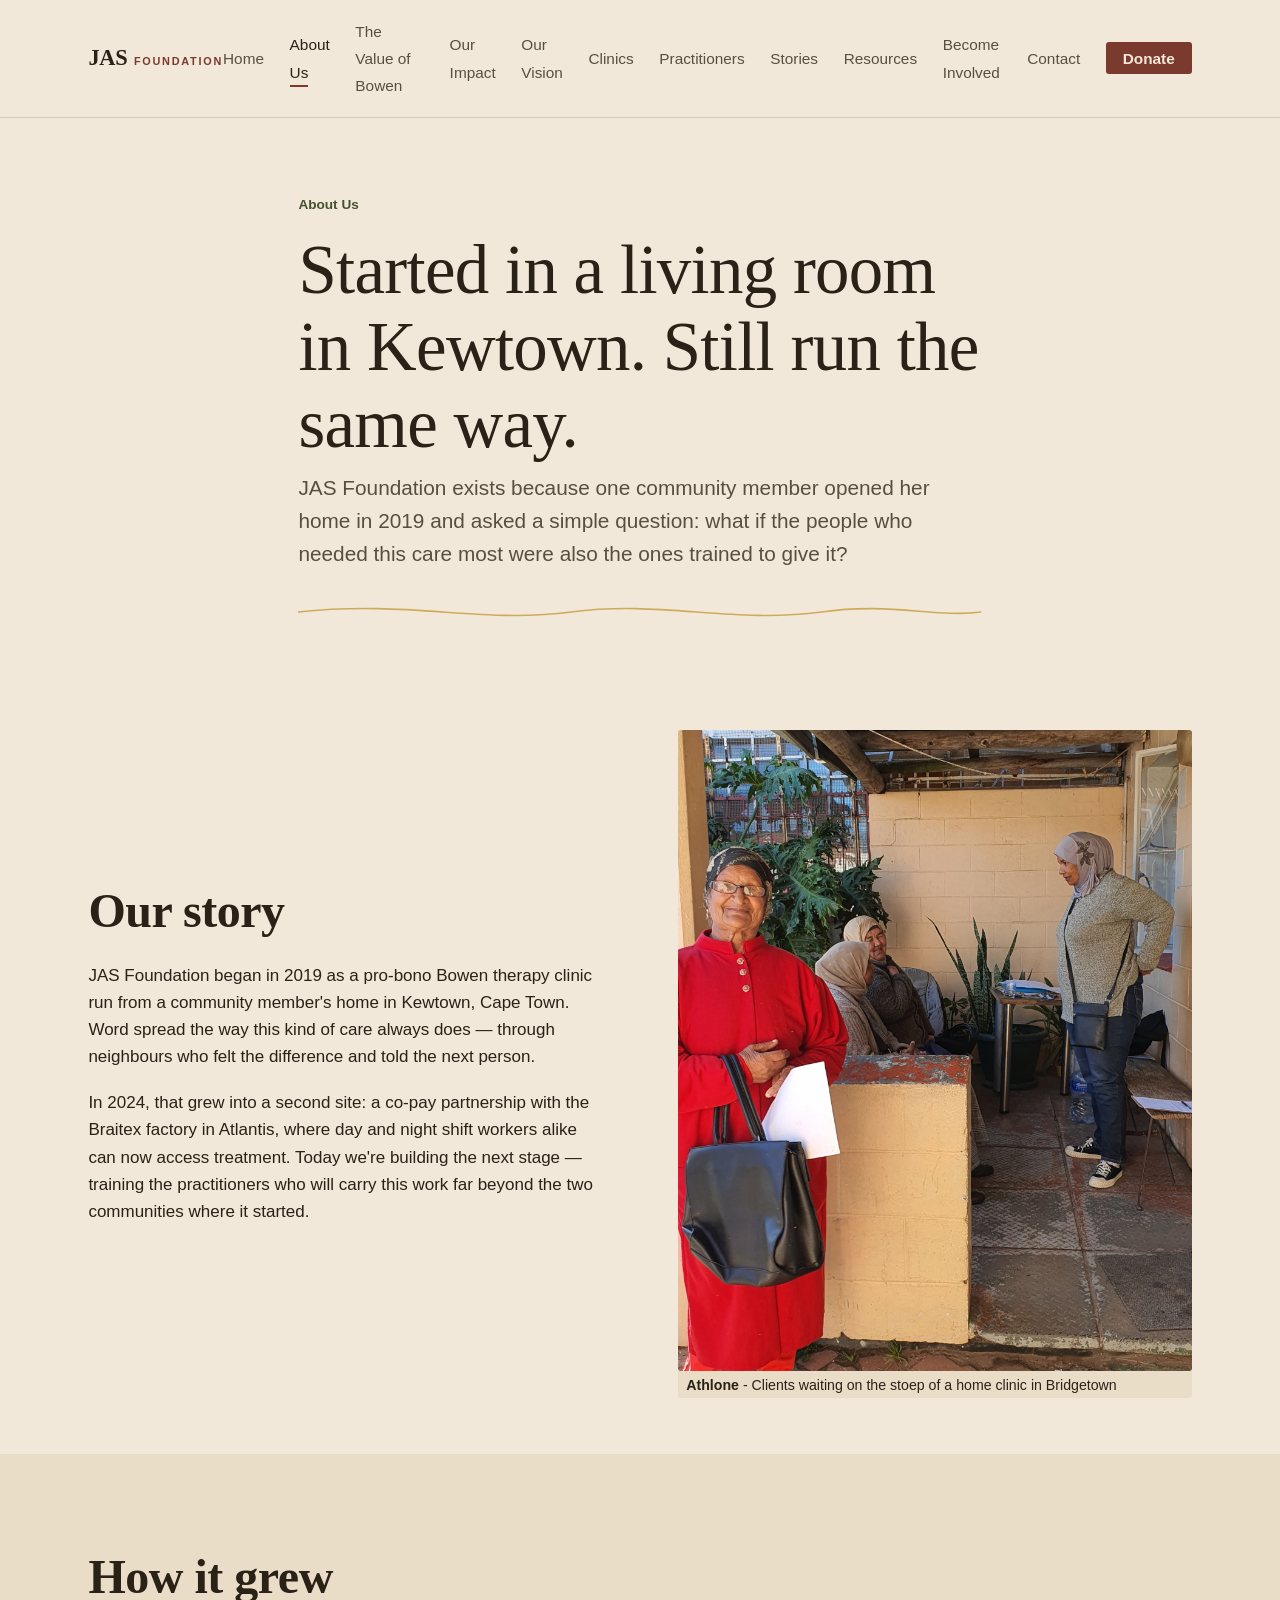
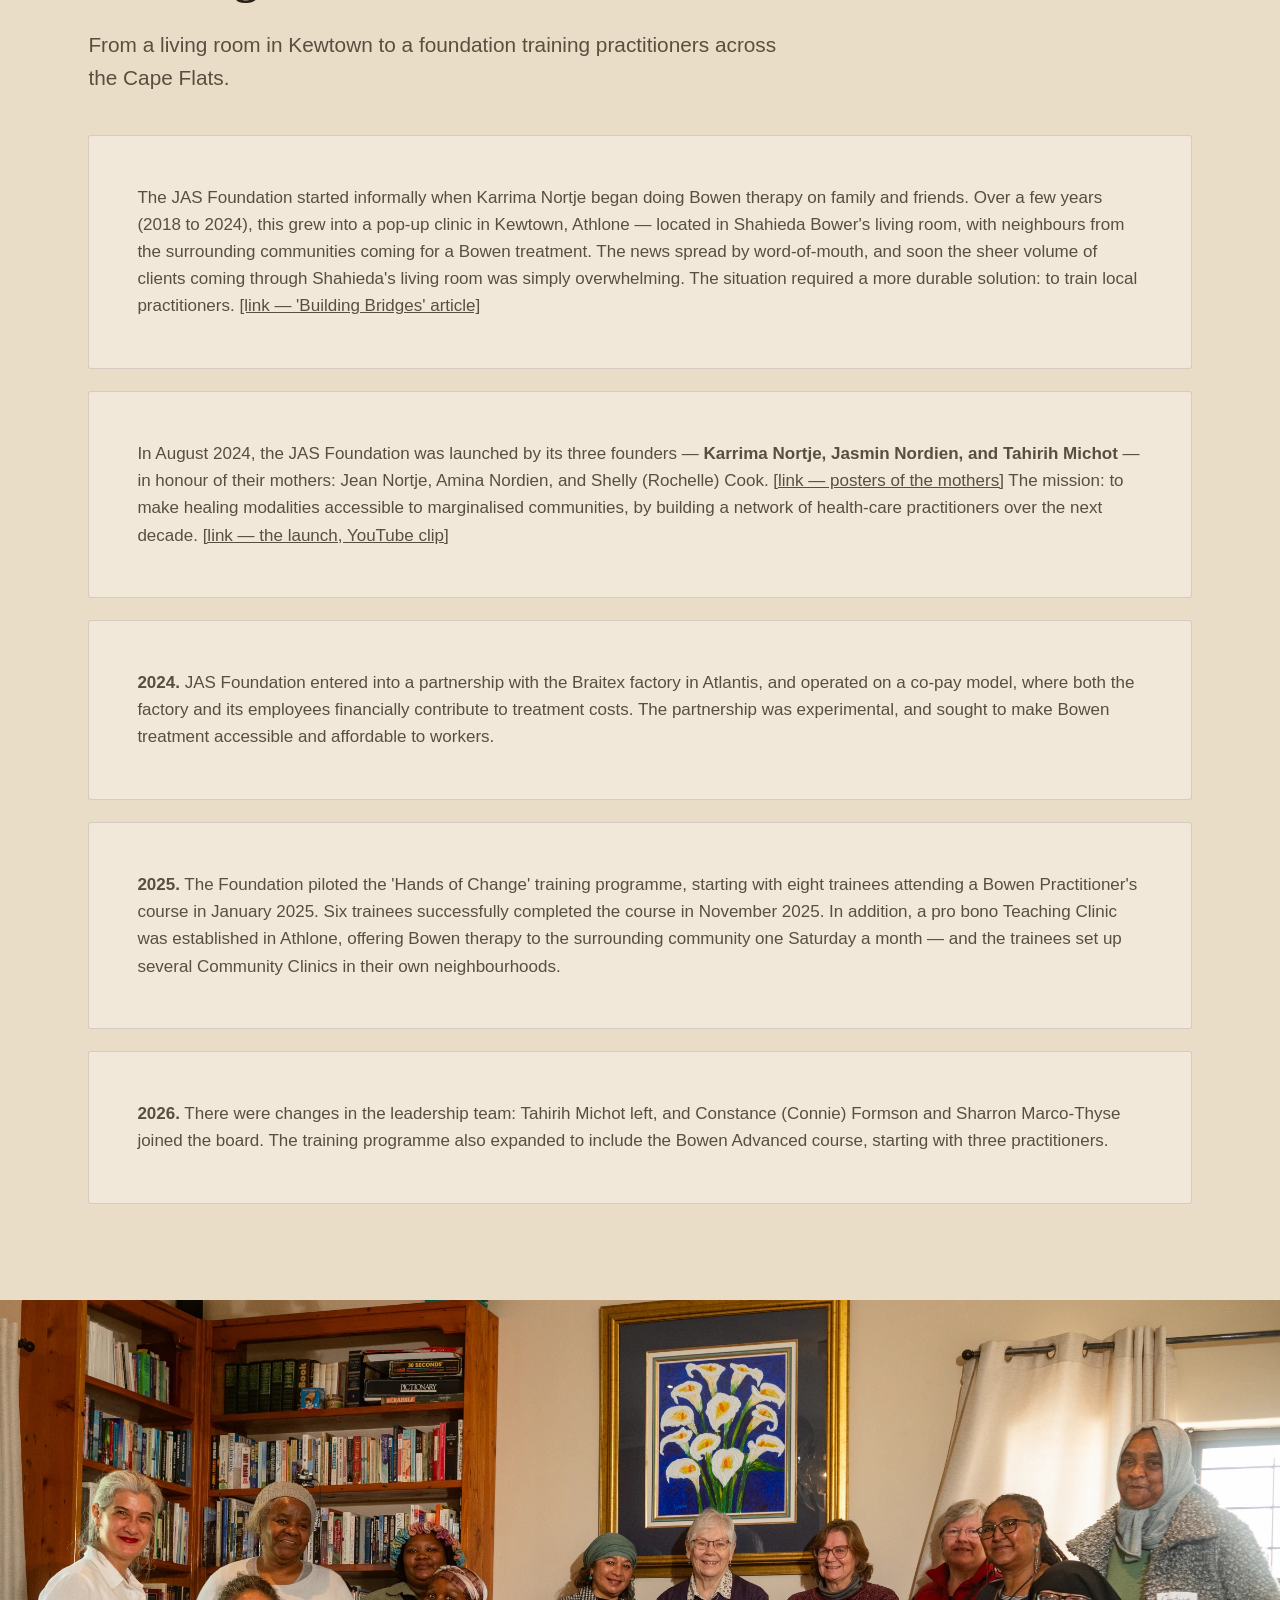
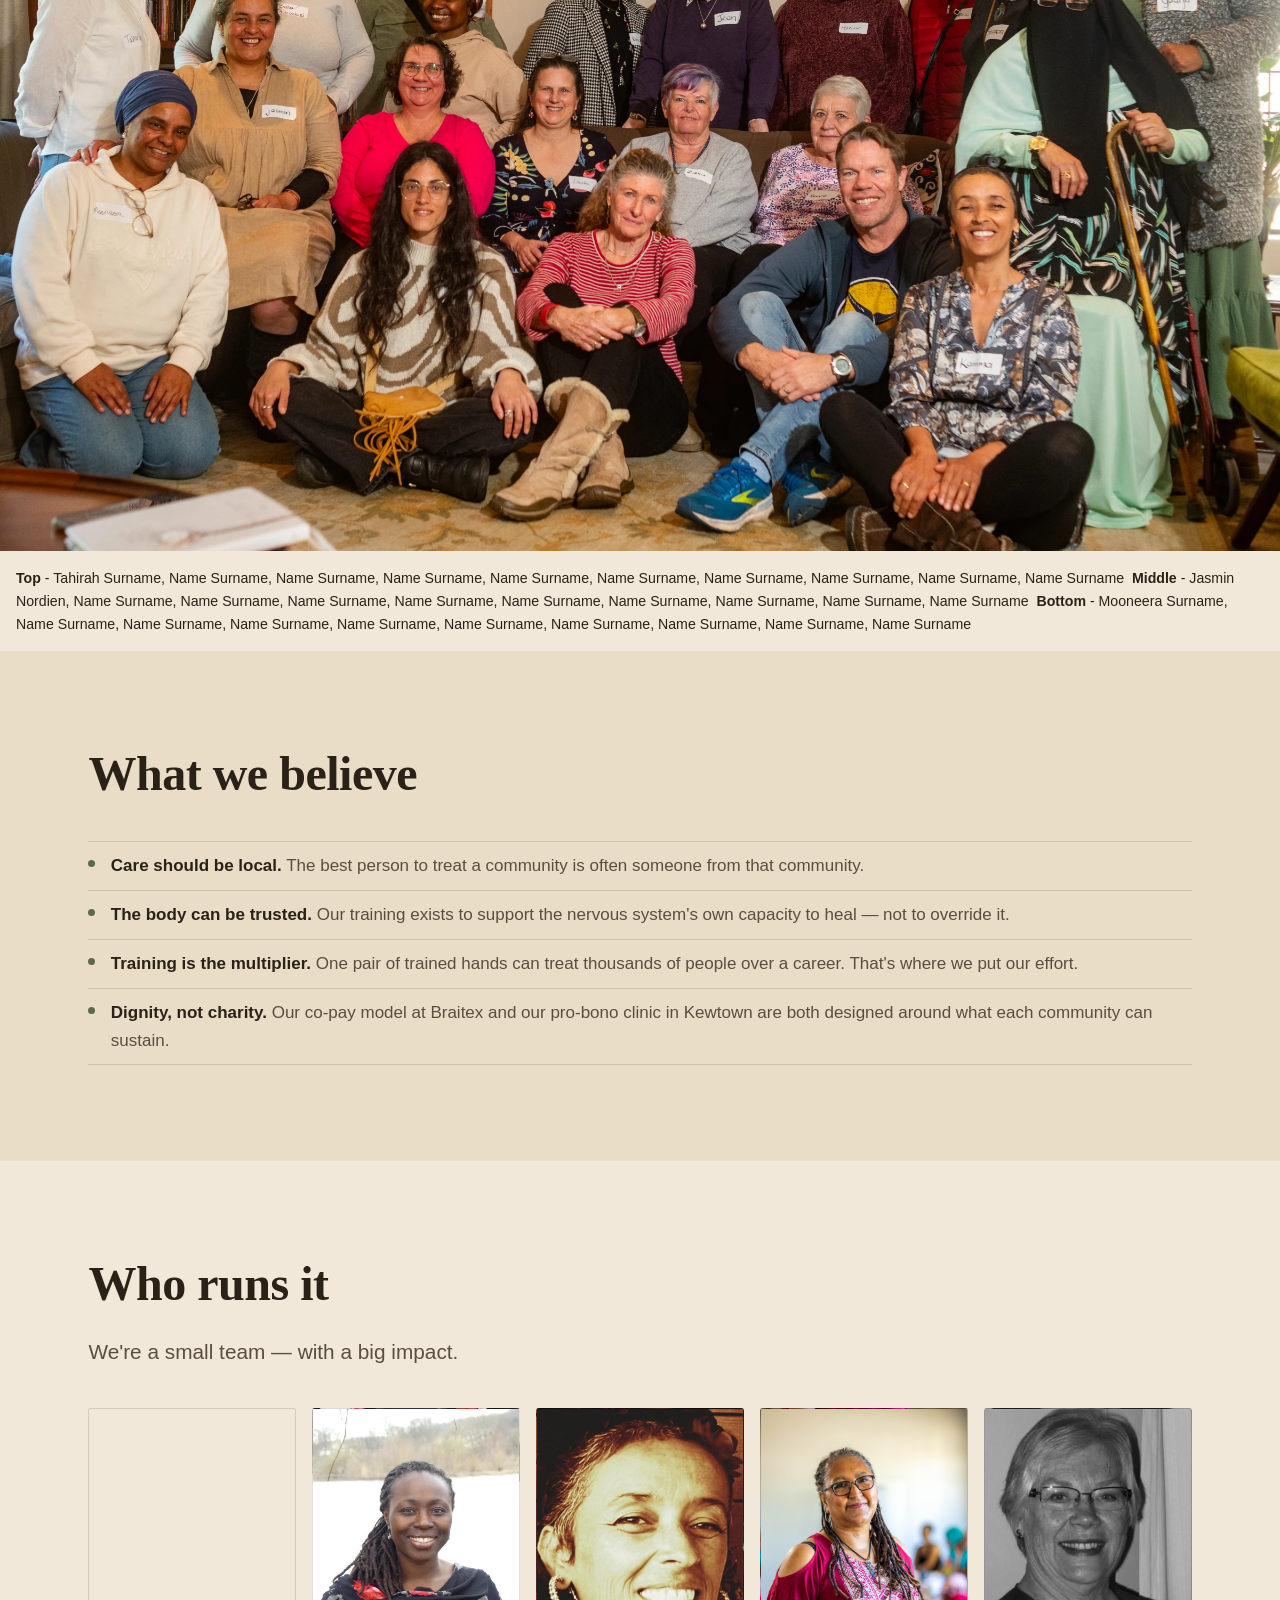
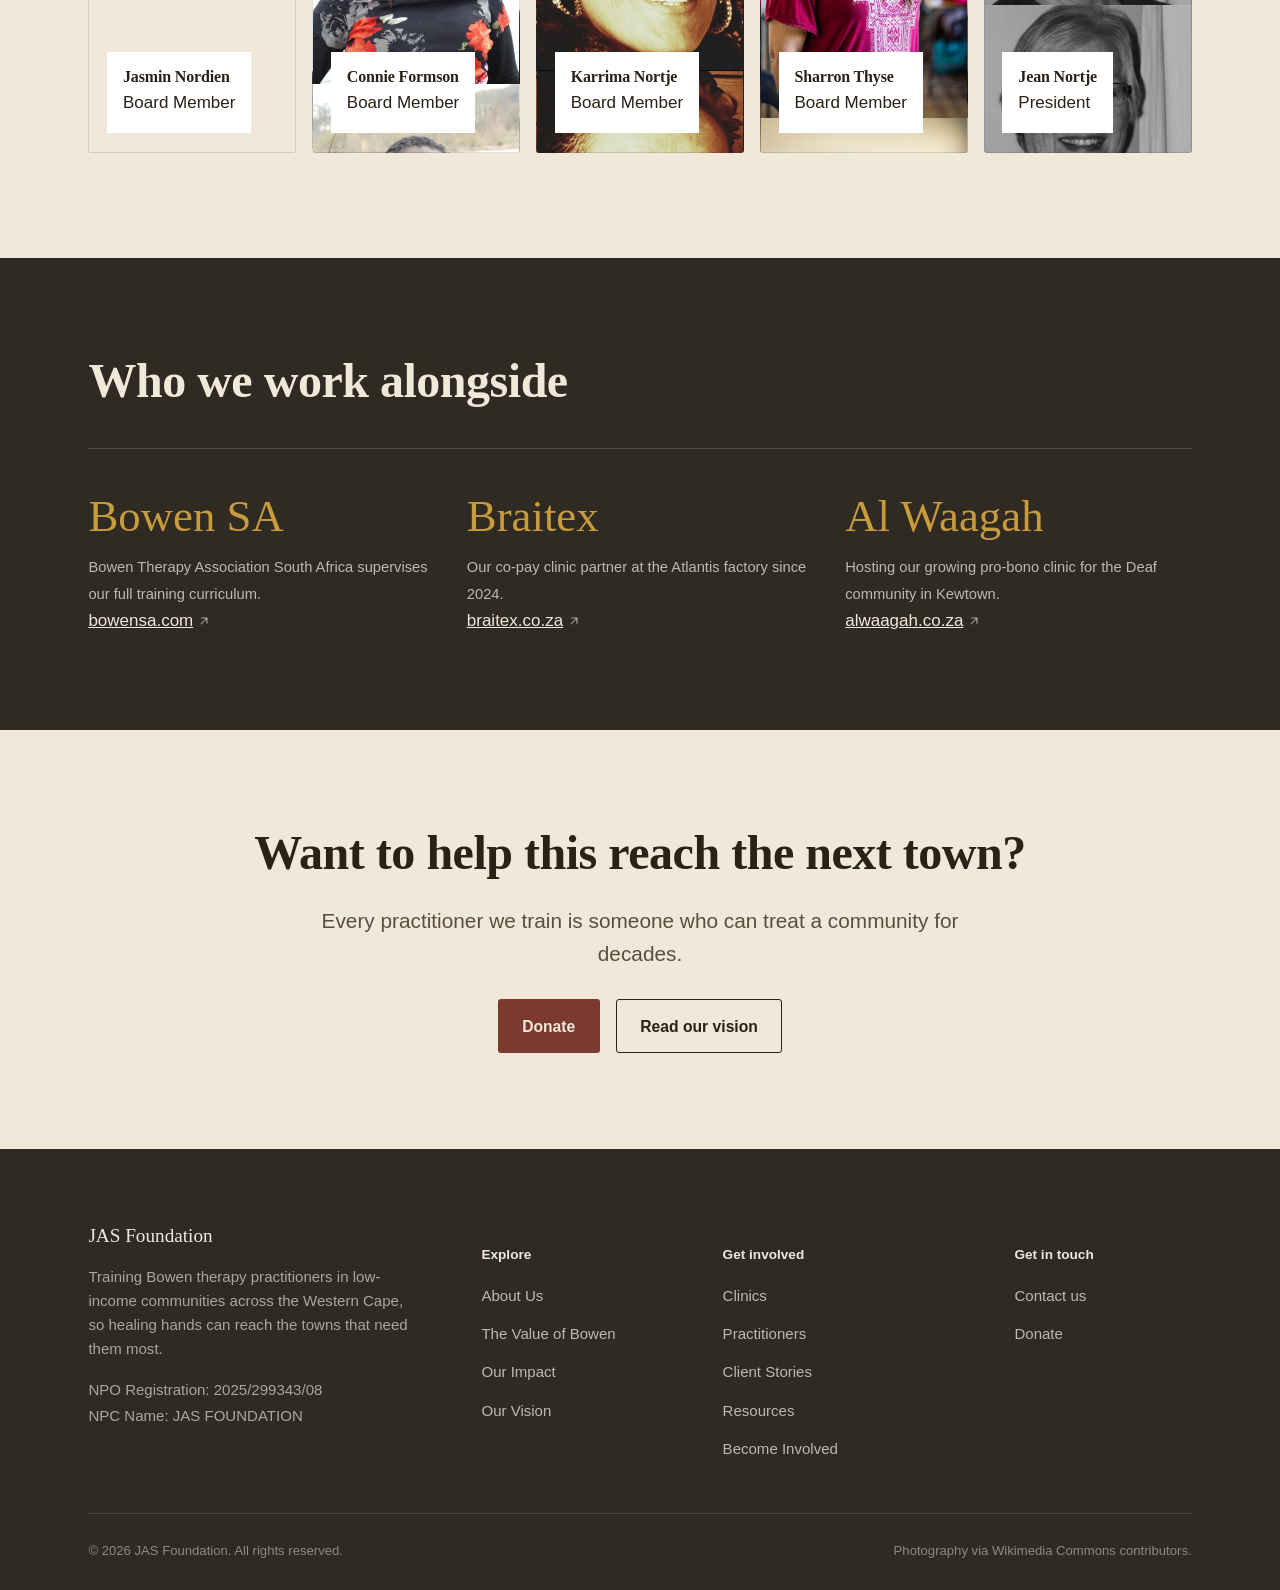
==== commit 7171f9eb: "JAS batch: 5 new pages (practitioners, clinics, resources, involved, stories), impact/bowen/vision/a" ====
--- a/about.html
+++ b/about.html
@@ -20,9 +20,14 @@
     <ul class="nav-links">
       <li><a href="index.html">Home</a></li>
       <li><a href="about.html" aria-current="page">About Us</a></li>
+      <li><a href="bowen.html">The Value of Bowen</a></li>
       <li><a href="impact.html">Our Impact</a></li>
       <li><a href="vision.html">Our Vision</a></li>
-      <li><a href="bowen.html">The Value of Bowen</a></li>
+      <li><a href="clinics.html">Clinics</a></li>
+      <li><a href="practitioners.html">Practitioners</a></li>
+      <li><a href="stories.html">Stories</a></li>
+      <li><a href="resources.html">Resources</a></li>
+      <li><a href="involved.html">Become Involved</a></li>
       <li><a href="contact.html">Contact</a></li>
       <li><a href="donate.html" class="nav-cta">Donate</a></li>
     </ul>
@@ -50,9 +55,44 @@
         <p>In 2024, that grew into a second site: a co-pay partnership with the Braitex factory in Atlantis, where day and night shift workers alike can now access treatment. Today we're building the next stage — training the practitioners who will carry this work far beyond the two communities where it started.</p>
       </div>
       <div class="split-media">
-        <img src="img/zolani-community-centre.webp" alt="A community centre building in the Western Cape, similar to the spaces JAS Foundation works from." loading="lazy">
-      </div>
-    </div>
+        <img src="img/Clients waiting on the stoep.jpg" alt="Humble beginings" loading="lazy">
+        <small>&nbsp; <b>Athlone</b> - Clients waiting on the stoep of a home clinic in Bridgetown</small>
+      </div>
+    </div>
+  </section>
+
+  <section class="on-dim">
+    <div class="container">
+      <div class="section-head">
+        <h2>How it grew</h2>
+        <p class="lede">From a living room in Kewtown to a foundation training practitioners across the Cape Flats.</p>
+      </div>
+
+      <div class="story" style="margin-bottom:1.4rem;">
+        <p style="color:var(--ink-soft); margin-bottom:0;">The JAS Foundation started informally when Karrima Nortje began doing Bowen therapy on family and friends. Over a few years (2018 to 2024), this grew into a pop-up clinic in Kewtown, Athlone — located in Shahieda Bower's living room, with neighbours from the surrounding communities coming for a Bowen treatment. The news spread by word-of-mouth, and soon the sheer volume of clients coming through Shahieda's living room was simply overwhelming. The situation required a more durable solution: to train local practitioners. <a class="fill" href="#">[link — 'Building Bridges' article]</a></p>
+      </div>
+
+      <div class="story" style="margin-bottom:1.4rem;">
+        <p style="color:var(--ink-soft); margin-bottom:0;">In August 2024, the JAS Foundation was launched by its three founders — <strong>Karrima Nortje, Jasmin Nordien, and Tahirih Michot</strong> — in honour of their mothers: Jean Nortje, Amina Nordien, and Shelly (Rochelle) Cook. <a class="fill" href="#">[link — posters of the mothers]</a> The mission: to make healing modalities accessible to marginalised communities, by building a network of health-care practitioners over the next decade. <a class="fill" href="#">[link — the launch, YouTube clip]</a></p>
+      </div>
+
+      <div class="story" style="margin-bottom:1.4rem;">
+        <p style="color:var(--ink-soft); margin-bottom:0;"><strong>2024.</strong> JAS Foundation entered into a partnership with the Braitex factory in Atlantis, and operated on a co-pay model, where both the factory and its employees financially contribute to treatment costs. The partnership was experimental, and sought to make Bowen treatment accessible and affordable to workers.</p>
+      </div>
+
+      <div class="story" style="margin-bottom:1.4rem;">
+        <p style="color:var(--ink-soft); margin-bottom:0;"><strong>2025.</strong> The Foundation piloted the 'Hands of Change' training programme, starting with eight trainees attending a Bowen Practitioner's course in January 2025. Six trainees successfully completed the course in November 2025. In addition, a pro bono Teaching Clinic was established in Athlone, offering Bowen therapy to the surrounding community one Saturday a month — and the trainees set up several Community Clinics in their own neighbourhoods.</p>
+      </div>
+
+      <div class="story" style="margin-bottom:0;">
+        <p style="color:var(--ink-soft); margin-bottom:0;"><strong>2026.</strong> There were changes in the leadership team: Tahirih Michot left, and Constance (Connie) Formson and Sharron Marco-Thyse joined the board. The training programme also expanded to include the Bowen Advanced course, starting with three practitioners.</p>
+      </div>
+    </div>
+  </section>
+
+  <section style="padding:0">
+    <img src="img/FoundationLaunch2024.webp" width="100%">
+    <small style="display:block; padding: 1rem"><b>Top</b> - Tahirah Surname, Name Surname, Name Surname, Name Surname, Name Surname, Name Surname, Name Surname, Name Surname, Name Surname, Name Surname &nbsp;<b>Middle</b> - Jasmin Nordien, Name Surname, Name Surname, Name Surname, Name Surname, Name Surname, Name Surname, Name Surname, Name Surname, Name Surname &nbsp;<b>Bottom</b> - Mooneera Surname, Name Surname, Name Surname, Name Surname, Name Surname, Name Surname, Name Surname, Name Surname, Name Surname, Name Surname</small>
   </section>
 
   <section class="on-dim">
@@ -73,35 +113,37 @@
     <div class="container">
       <div class="section-head">
         <h2>Who runs it</h2>
-        <p class="lede">We're a small team — this page is intentionally simple so it's easy to keep current as we grow.</p>
-      </div>
-      <div class="placeholder-block" style="margin-bottom:1.6rem;">
-        <span class="placeholder-tag">Placeholder — add your team</span>
-        <p>Replace the entries below with real names, roles, and a photo or simple portrait for each person. Two or three people is plenty — donors and partners mostly want to know there are real hands behind this.</p>
-      </div>
-      <div style="display:grid; gap:1.8rem; grid-template-columns:repeat(auto-fit,minmax(260px,1fr));">
-        <div class="person">
-          <div class="person-mark" aria-hidden="true">?</div>
-          <div>
-            <span class="fill" style="font-size:0.8rem;">[Add name]</span>
-            <h4>Founder &amp; Director</h4>
-            <span class="role">[Add one line on their background]</span>
-          </div>
-        </div>
-        <div class="person">
-          <div class="person-mark" aria-hidden="true">?</div>
-          <div>
-            <span class="fill" style="font-size:0.8rem;">[Add name]</span>
-            <h4>Lead Trainer</h4>
-            <span class="role">[Add one line on their background]</span>
-          </div>
-        </div>
-        <div class="person">
-          <div class="person-mark" aria-hidden="true">?</div>
-          <div>
-            <span class="fill" style="font-size:0.8rem;">[Add name]</span>
-            <h4>Community Liaison, Kewtown</h4>
-            <span class="role">[Add one line on their background]</span>
+        <p class="lede">We're a small team — with a big impact.</p>
+      </div>
+      <div class="team-rail">
+        <div class="team-card" style="background-image: url('img/board/jasmin nordien - board.jpg'); background-size: contain; min-height: 222px;">
+          <div style="background-color: white; padding: 1rem; width: fit-content; margin: 14rem 0 0 0;">
+            <h4>Jasmin Nordien</h4>
+            <span class="role">Board Member</span>
+          </div>
+        </div>
+        <div class="team-card" style="background-image: url('img/board/Connie Formson - board.jpg'); background-size: contain; min-height: 222px;">
+          <div style="background-color: white; padding: 1rem; width: fit-content; margin: 14rem 0 0 0;">
+            <h4>Connie Formson</h4>
+            <span class="role">Board Member</span>
+        </div>
+        </div>
+        <div class="team-card" style="background-image: url('img/board/Karrima Nortje - board.jpg'); background-size: contain; min-height: 222px;">
+          <div style="background-color: white; padding: 1rem; width: fit-content; margin: 14rem 0 0 0;">
+            <h4>Karrima Nortje</h4>
+            <span class="role">Board Member</span>
+          </div>
+        </div>
+        <div class="team-card" style="background-image: url('img/board/Sharron Marco Thyse - board.jpg'); background-size: contain; min-height: 222px;">
+          <div style="background-color: white; padding: 1rem; width: fit-content; margin: 14rem 0 0 0;">
+            <h4>Sharron Thyse</h4>
+            <span class="role">Board Member</span>
+          </div>
+        </div>
+        <div class="team-card" style="background-image: url('img/board/Jean Nortje - president.jpg'); background-size: contain; min-height: 222px;">
+          <div style="background-color: white; padding: 1rem; width: fit-content; margin: 14rem 0 0 0;">
+            <h4>Jean Nortje</h4>
+            <span class="role">President</span>
           </div>
         </div>
       </div>
@@ -148,13 +190,23 @@
         <p>Training Bowen therapy practitioners in low-income communities across the Western Cape, so healing hands can reach the towns that need them most.</p>
         <p class="footer-reg">NPO Registration: 2025/299343/08<br>NPC Name: JAS FOUNDATION</p>
       </div>
-      <div class="footer-col footer-col-explore">
+      <div class="footer-col">
         <h5>Explore</h5>
         <ul>
           <li><a href="about.html">About Us</a></li>
+          <li><a href="bowen.html">The Value of Bowen</a></li>
           <li><a href="impact.html">Our Impact</a></li>
           <li><a href="vision.html">Our Vision</a></li>
-          <li><a href="bowen.html">The Value of Bowen</a></li>
+        </ul>
+      </div>
+      <div class="footer-col">
+        <h5>Get involved</h5>
+        <ul>
+          <li><a href="clinics.html">Clinics</a></li>
+          <li><a href="practitioners.html">Practitioners</a></li>
+          <li><a href="stories.html">Client Stories</a></li>
+          <li><a href="resources.html">Resources</a></li>
+          <li><a href="involved.html">Become Involved</a></li>
         </ul>
       </div>
       <div class="footer-col footer-col-touch">
--- a/css/style.css
+++ b/css/style.css
@@ -519,6 +519,250 @@
 .person h4 { margin: 0 0 0.15em; font-family: var(--font-body); font-weight: 700; }
 .person .role { color: var(--rust); font-size: 0.88rem; font-weight: 600; margin-bottom: 0.4rem; display:block; }
 
+/* ---- Team strip (About page — the full board, name + title only) ----
+   Horizontal rail on mobile so a 10-person board can swipe; the image
+   placeholder above it is full-width. */
+.team-rail {
+  display: flex;
+  gap: 1rem;
+  overflow-x: auto;
+  scroll-snap-type: x mandatory;
+  padding-bottom: 0.6rem;
+  scrollbar-width: thin;
+  scrollbar-color: var(--rust-dim) transparent;
+}
+.team-card {
+  flex: 0 0 200px;
+  scroll-snap-align: start;
+  border: 1px solid var(--cream-line);
+  border-radius: var(--radius);
+  padding: 1.2rem 1.1rem;
+  background: var(--paper);
+}
+.team-card .person-mark { width: 56px; height: 56px; font-size: 1.1rem; margin-bottom: 0.8rem; }
+.team-card h4 { margin: 0 0 0.2em; font-size: 1rem; }
+.team-card .role { margin-bottom: 0; }
+@media (min-width: 861px) {
+  .team-rail { flex-wrap: wrap; overflow-x: visible; }
+  .team-card { flex: 1 1 200px; }
+}
+.team-banner {
+  margin-bottom: 1.6rem;
+  border: 1.5px dashed var(--rust-dim);
+  border-radius: var(--radius);
+  background: var(--paper-dim);
+}
+
+/* ---- List rows (Practitioners / Clinics pages) -------------------------
+   A directory: image left, details right. On mobile it becomes a swipe
+   rail rather than collapsing, so the list stays scannable. */
+.list-rows { display: grid; gap: 1.1rem; }
+.list-row {
+  display: grid;
+  grid-template-columns: 150px 1fr;
+  gap: 1.4rem;
+  align-items: center;
+  border: 1px solid var(--cream-line);
+  border-radius: var(--radius);
+  padding: 1.1rem 1.3rem;
+  background: var(--paper);
+  transition: transform .35s cubic-bezier(.2,.8,.2,1), border-color .3s ease;
+}
+.list-row:hover { transform: translateY(-2px); border-color: var(--gold); }
+.list-row .row-media {
+  aspect-ratio: 4/5;
+  border-radius: var(--radius);
+  background: var(--paper-dim);
+  overflow: hidden;
+  display: flex; align-items: center; justify-content: center;
+}
+.list-row .row-media img { width: 100%; height: 100%; object-fit: cover; }
+.list-row .row-mark {
+  width: 100%; height: 100%;
+  display: flex; align-items: center; justify-content: center;
+  font-family: var(--font-display);
+  font-size: 1.8rem;
+  color: var(--rust-dim);
+}
+.list-row h3 { font-size: 1.25rem; margin-bottom: 0.15em; }
+.list-row .row-sub { color: var(--rust); font-size: 0.88rem; font-weight: 600; margin-bottom: 0.35rem; display: block; }
+.list-row p { margin: 0; color: var(--ink-soft); font-size: 0.95rem; }
+@media (max-width: 560px) {
+  .list-rows {
+    display: flex;
+    gap: 1rem;
+    overflow-x: auto;
+    scroll-snap-type: x mandatory;
+    padding-bottom: 0.6rem;
+    scrollbar-width: thin;
+    scrollbar-color: var(--rust-dim) transparent;
+  }
+  .list-row { flex: 0 0 82vw; scroll-snap-align: start; grid-template-columns: 1fr; }
+  .list-row .row-media { aspect-ratio: 16/10; max-height: 190px; }
+}
+
+/* ---- Resource cards (Resources page) ---------------------------------- */
+.resource-grid {
+  display: grid;
+  grid-template-columns: repeat(auto-fit, minmax(260px, 1fr));
+  gap: 1.4rem;
+}
+.resource-card {
+  border: 1px solid var(--cream-line);
+  border-radius: var(--radius);
+  padding: 1.6rem 1.5rem;
+  background: var(--paper);
+  transition: transform .35s cubic-bezier(.2,.8,.2,1), border-color .3s ease;
+}
+.resource-card:hover { transform: translateY(-4px); border-color: var(--gold); }
+.resource-card .res-ico {
+  width: 44px; height: 44px;
+  border-radius: 50%;
+  background: color-mix(in srgb, var(--gold) 18%, transparent);
+  color: var(--rust-deep);
+  display: flex; align-items: center; justify-content: center;
+  margin-bottom: 1rem;
+}
+.resource-card .res-ico svg { width: 20px; height: 20px; }
+.resource-card h3 { font-size: 1.2rem; margin-bottom: 0.2em; }
+.resource-card p { color: var(--ink-soft); font-size: 0.93rem; margin-bottom: 1rem; }
+.resource-card a.res-link {
+  display: inline-flex; align-items: center; gap: 0.4em;
+  font-weight: 600; font-size: 0.92rem; color: var(--rust);
+  text-decoration: none;
+}
+.resource-card a.res-link:hover { color: var(--rust-deep); }
+.resource-card a.res-link svg { width: 13px; height: 13px; }
+
+/* ---- Job cards (Become Involved page) --------------------------------- */
+.job-grid {
+  display: grid;
+  grid-template-columns: repeat(auto-fit, minmax(300px, 1fr));
+  gap: 1.4rem;
+}
+.job-card {
+  border: 1px solid var(--cream-line);
+  border-radius: var(--radius);
+  padding: 1.7rem 1.6rem;
+  background: var(--paper);
+  display: flex;
+  flex-direction: column;
+  transition: transform .35s cubic-bezier(.2,.8,.2,1), border-color .3s ease;
+}
+.job-card:hover { transform: translateY(-4px); border-color: var(--gold); }
+.job-card .job-kind {
+  display: inline-block;
+  align-self: flex-start;
+  font-size: 0.74rem;
+  font-weight: 700;
+  letter-spacing: 0.05em;
+  text-transform: uppercase;
+  color: var(--paper);
+  background: var(--olive);
+  padding: 0.25em 0.8em;
+  border-radius: 999px;
+  margin-bottom: 0.9rem;
+}
+.job-card .job-kind.volunteer { background: var(--rust); }
+.job-card h3 { font-size: 1.3rem; margin-bottom: 0.4em; }
+.job-card p { color: var(--ink-soft); font-size: 0.95rem; }
+.job-card .job-cta {
+  margin-top: auto;
+  padding-top: 1.1rem;
+  border-top: 1px solid var(--cream-line);
+  font-size: 0.9rem;
+  font-weight: 600;
+  color: var(--ink);
+}
+
+/* ---- Clinic list (Clinics page) — bold, plain, easy to grow ---------- */
+.clinic-list { display: grid; gap: 0.4rem; }
+.clinic-list h3 {
+  font-size: clamp(1.35rem, 2.6vw, 1.9rem);
+  font-weight: 600;
+  padding: 0.55rem 0.9rem;
+  border-bottom: 1px solid var(--cream-line);
+  margin: 0;
+}
+.clinic-list .clinic-meta {
+  padding: 0.35rem 0.9rem 0.9rem;
+  color: var(--ink-soft);
+  font-size: 0.92rem;
+  border-bottom: 1px solid var(--cream-line);
+}
+
+/* ---- Story blocks (Client Stories page) -------------------------------- */
+.story {
+  border: 1px solid var(--cream-line);
+  border-radius: var(--radius);
+  padding: clamp(1.8rem, 4vw, 3rem);
+  background: var(--paper);
+  margin-bottom: 1.8rem;
+}
+.story blockquote {
+  margin: 0 0 1.2rem;
+  font-family: var(--font-display);
+  font-size: clamp(1.35rem, 2.8vw, 1.9rem);
+  line-height: 1.4;
+  color: var(--ink);
+  max-width: 56rem;
+}
+.story .story-who {
+  font-size: 0.95rem;
+  color: var(--rust);
+  font-weight: 600;
+  display: block;
+  margin-bottom: 0.5rem;
+}
+.story .story-note { font-size: 0.92rem; color: var(--ink-soft); margin-bottom: 1.2rem; max-width: 56rem; }
+.story .story-video {
+  display: inline-flex; align-items: center; gap: 0.45em;
+  font-weight: 600; font-size: 0.95rem; color: var(--rust);
+  text-decoration: none;
+}
+.story .story-video:hover { color: var(--rust-deep); }
+.story .story-video svg { width: 15px; height: 15px; }
+.story .story-video[href="#"] {
+  color: var(--ink-soft);
+  border-bottom: 1px dashed var(--rust-dim);
+}
+
+/* ---- Clinic cards (Impact page — the growing map of where we work) --- */
+.clinic-grid {
+  display: grid;
+  grid-template-columns: repeat(auto-fit, minmax(250px, 1fr));
+  gap: 1.4rem;
+}
+.clinic-card {
+  border: 1px solid var(--cream-line);
+  border-radius: var(--radius);
+  overflow: hidden;
+  background: var(--paper);
+  transition: transform .35s cubic-bezier(.2,.8,.2,1), border-color .3s ease;
+}
+.clinic-card:hover { transform: translateY(-4px); border-color: var(--gold); }
+.clinic-card .card-media {
+  aspect-ratio: 16/10;
+  overflow: hidden;
+  background: var(--paper-dim);
+}
+.clinic-card .card-media img { width: 100%; height: 100%; object-fit: cover; }
+.clinic-card .card-body { padding: 1.3rem 1.4rem 1.5rem; }
+.clinic-card .card-tag {
+  display: inline-block;
+  font-size: 0.72rem;
+  font-weight: 700;
+  letter-spacing: 0.05em;
+  text-transform: uppercase;
+  color: var(--paper);
+  background: var(--olive);
+  padding: 0.22em 0.7em;
+  border-radius: 999px;
+  margin-bottom: 0.7rem;
+}
+.clinic-card h3 { font-size: 1.2rem; margin-bottom: 0.3em; }
+.clinic-card p { color: var(--ink-soft); font-size: 0.92rem; margin: 0; }
+
 /* ---- Donate tiers ------------------------------------------------------ */
 .tiers {
   display: grid;
@@ -585,7 +829,7 @@
 }
 .footer-grid {
   display: grid;
-  grid-template-columns: 1.3fr 0.8fr 1fr;
+  grid-template-columns: 1.3fr 0.7fr 0.9fr 0.7fr;
   gap: clamp(2rem, 5vw, 4rem);
   padding-bottom: 2.5rem;
   border-bottom: 1px solid rgba(241,232,218,0.14);
@@ -655,6 +899,19 @@
   ::view-transition-old(root), ::view-transition-new(root) { animation: none; }
 }
 
+/* ---- Two-up chapter sections (Bowen / Vision pages) --------------------
+   A heading band for a sub-chapter of a page, with a measure-limited
+   copy block beneath. */
+.chapter {
+  border-top: 1px solid var(--cream-line);
+  padding-top: clamp(2rem, 5vw, 3rem);
+  margin-top: clamp(2rem, 5vw, 3rem);
+}
+.chapter > h2 { max-width: 52rem; }
+.chapter .chapter-body { max-width: 62rem; }
+.chapter .chapter-body p { color: var(--ink-soft); }
+.chapter .chapter-body p strong { color: var(--ink); }
+
 /* utility */
 .visually-hidden {
   position: absolute; width: 1px; height: 1px;
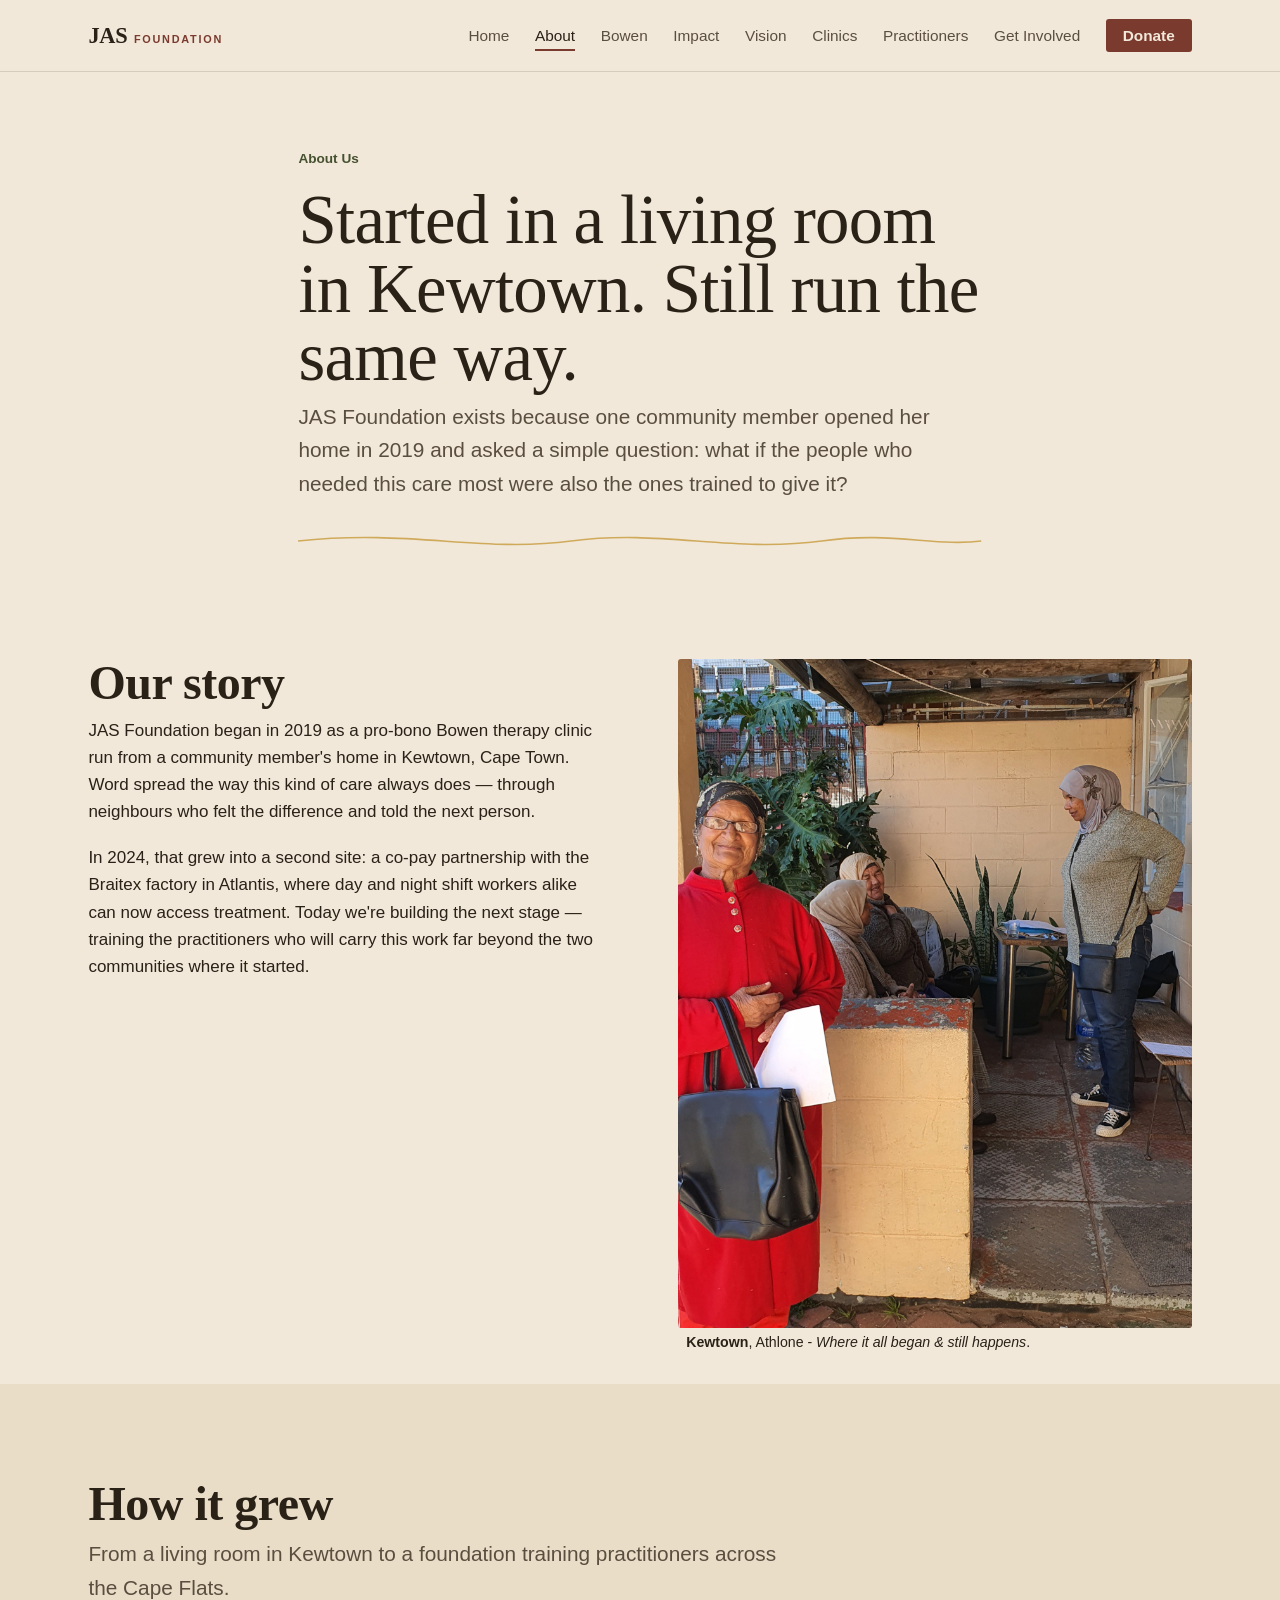
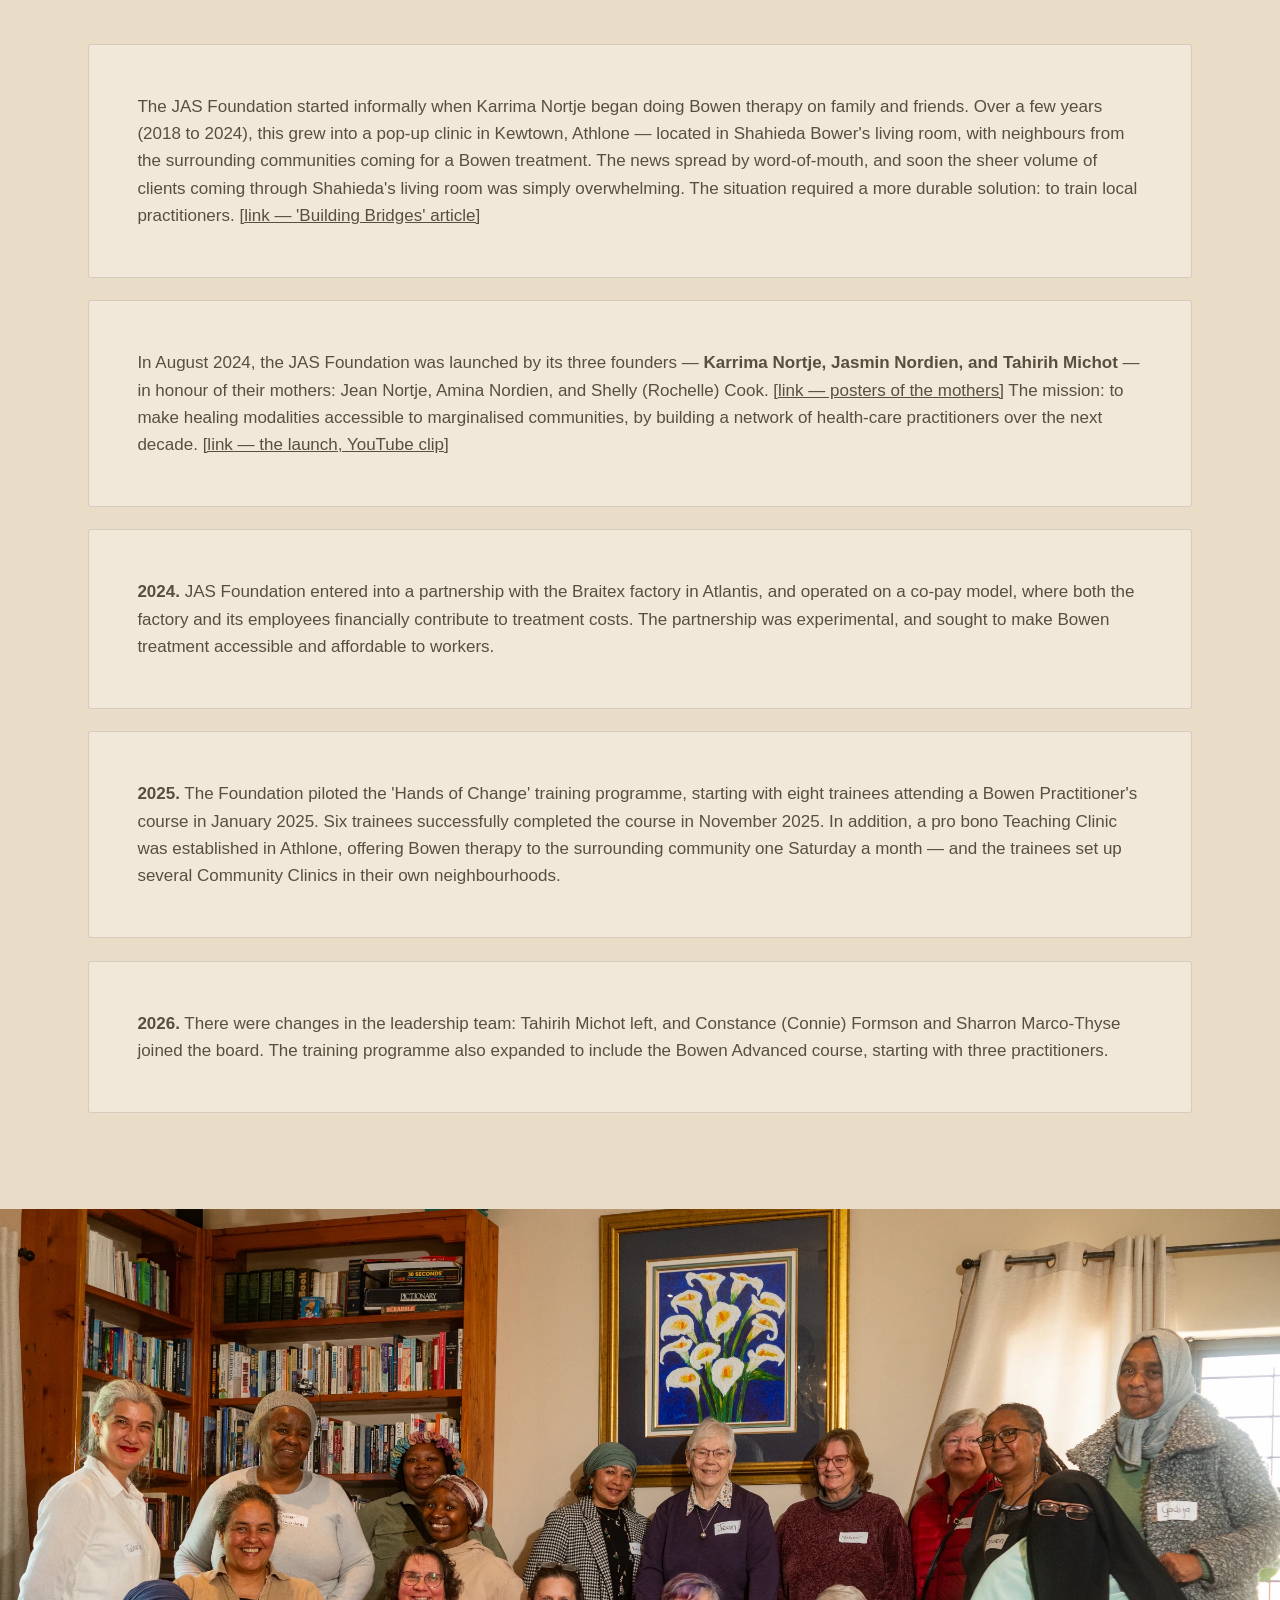
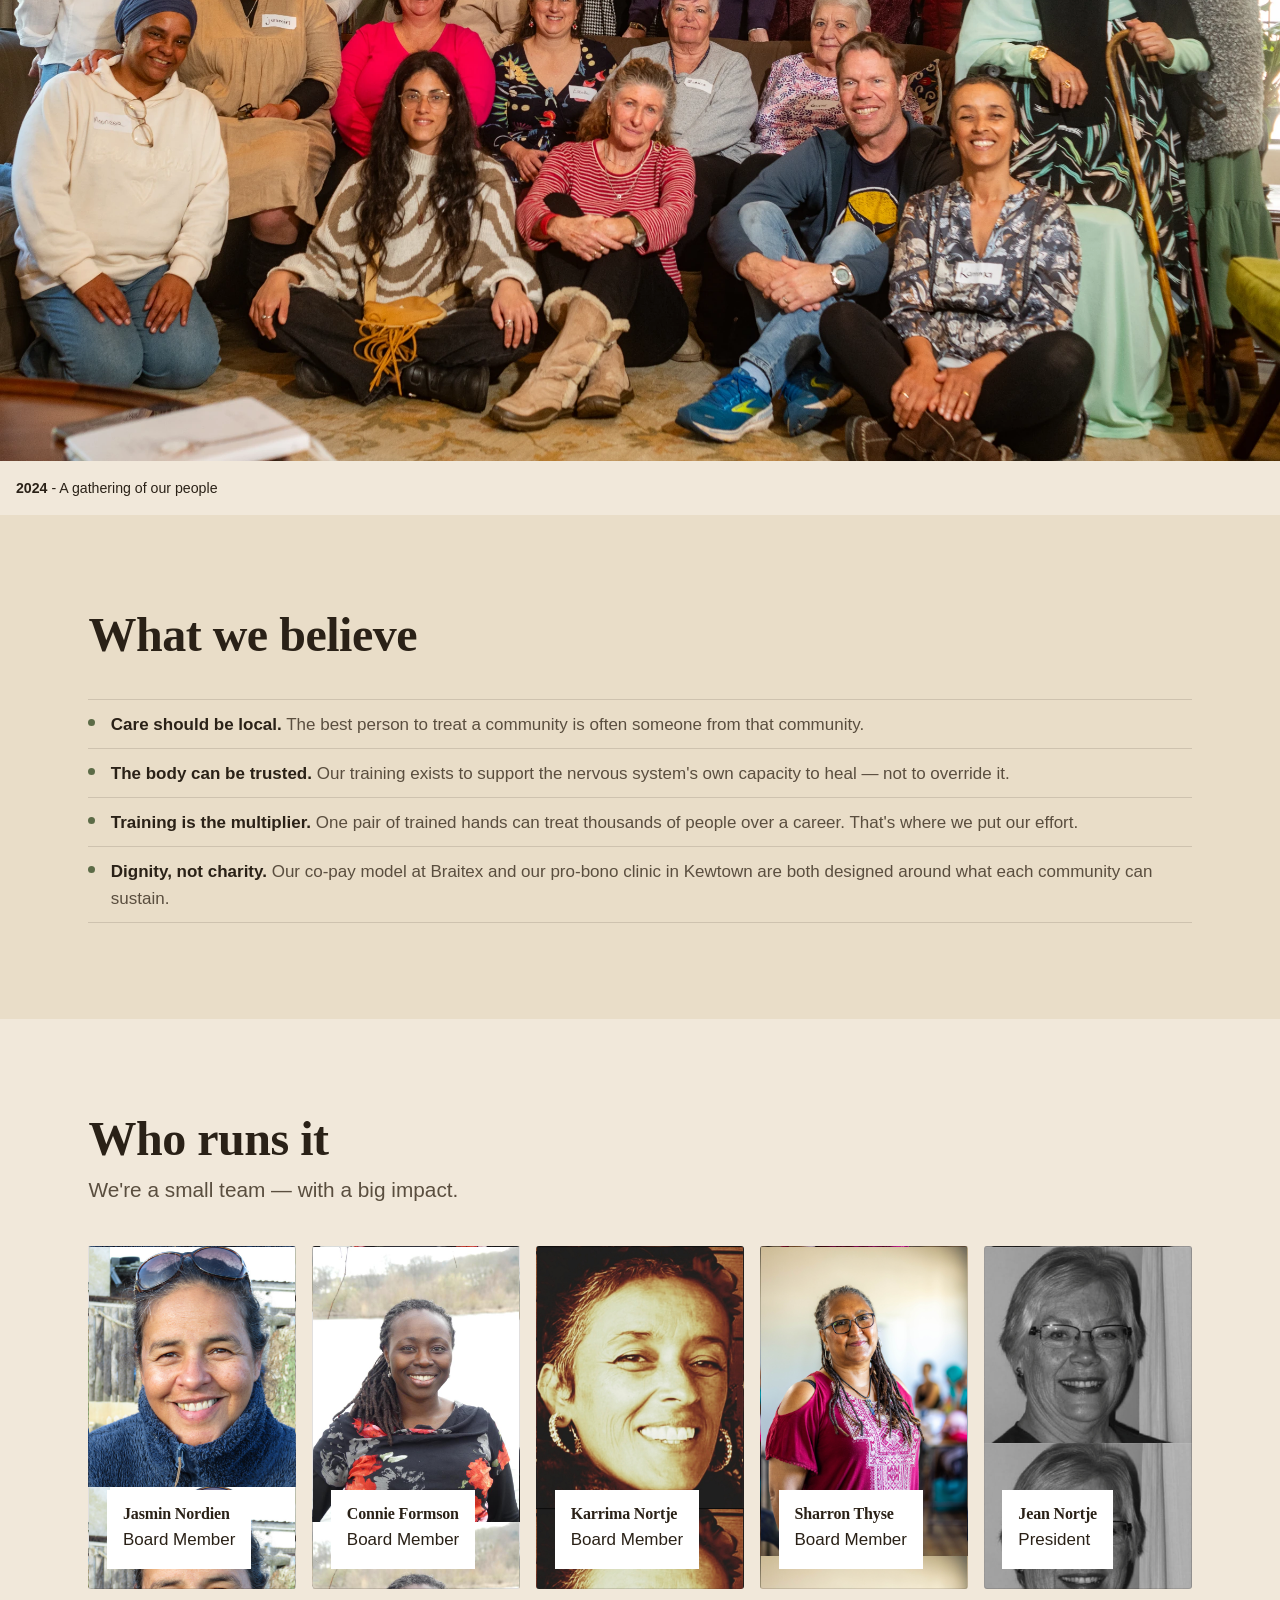
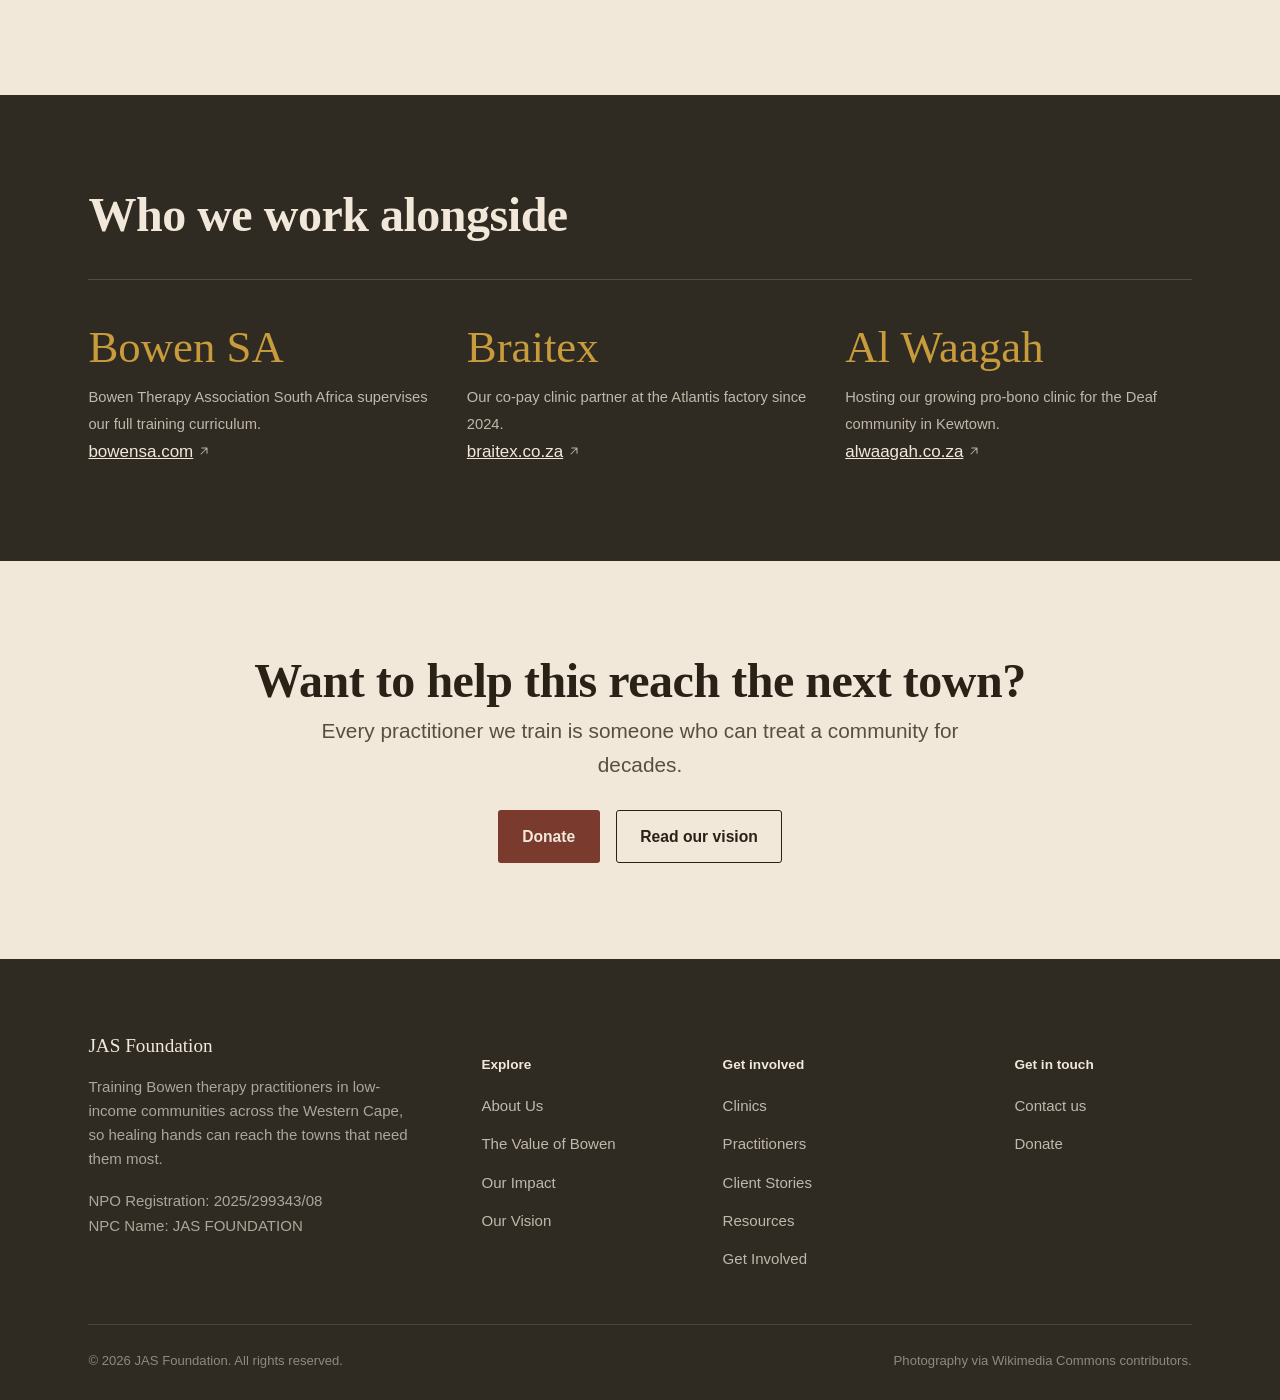
==== commit 1775167f: "JAS: pre-meeting batch — hand edits across all pages + new imagery (excl. media/)" ====
--- a/about.html
+++ b/about.html
@@ -19,16 +19,16 @@
     <button class="nav-toggle" aria-expanded="false" aria-label="Toggle menu"><span></span><span></span><span></span></button>
     <ul class="nav-links">
       <li><a href="index.html">Home</a></li>
-      <li><a href="about.html" aria-current="page">About Us</a></li>
-      <li><a href="bowen.html">The Value of Bowen</a></li>
-      <li><a href="impact.html">Our Impact</a></li>
-      <li><a href="vision.html">Our Vision</a></li>
+      <li><a href="about.html" aria-current="page">About</a></li>
+      <li><a href="bowen.html">Bowen</a></li>
+      <li><a href="impact.html">Impact</a></li>
+      <li><a href="vision.html">Vision</a></li>
       <li><a href="clinics.html">Clinics</a></li>
       <li><a href="practitioners.html">Practitioners</a></li>
-      <li><a href="stories.html">Stories</a></li>
-      <li><a href="resources.html">Resources</a></li>
-      <li><a href="involved.html">Become Involved</a></li>
-      <li><a href="contact.html">Contact</a></li>
+      <li class="mobile"><a href="stories.html">Stories</a></li>
+      <li class="mobile"><a href="resources.html">Resources</a></li>
+      <li><a href="involved.html">Get Involved</a></li>
+      <li class="mobile"><a href="contact.html">Contact</a></li>
       <li><a href="donate.html" class="nav-cta">Donate</a></li>
     </ul>
   </nav>
@@ -56,7 +56,7 @@
       </div>
       <div class="split-media">
         <img src="img/Clients waiting on the stoep.jpg" alt="Humble beginings" loading="lazy">
-        <small>&nbsp; <b>Athlone</b> - Clients waiting on the stoep of a home clinic in Bridgetown</small>
+        <small>&nbsp; <b>Kewtown</b>, Athlone - <i>Where it all began &amp; still happens</i>.</small>
       </div>
     </div>
   </section>
@@ -92,7 +92,7 @@
 
   <section style="padding:0">
     <img src="img/FoundationLaunch2024.webp" width="100%">
-    <small style="display:block; padding: 1rem"><b>Top</b> - Tahirah Surname, Name Surname, Name Surname, Name Surname, Name Surname, Name Surname, Name Surname, Name Surname, Name Surname, Name Surname &nbsp;<b>Middle</b> - Jasmin Nordien, Name Surname, Name Surname, Name Surname, Name Surname, Name Surname, Name Surname, Name Surname, Name Surname, Name Surname &nbsp;<b>Bottom</b> - Mooneera Surname, Name Surname, Name Surname, Name Surname, Name Surname, Name Surname, Name Surname, Name Surname, Name Surname, Name Surname</small>
+    <small style="display:block; padding: 1rem"><b>2024</b> - A gathering of our people</small>
   </section>
 
   <section class="on-dim">
@@ -206,7 +206,7 @@
           <li><a href="practitioners.html">Practitioners</a></li>
           <li><a href="stories.html">Client Stories</a></li>
           <li><a href="resources.html">Resources</a></li>
-          <li><a href="involved.html">Become Involved</a></li>
+          <li><a href="involved.html">Get Involved</a></li>
         </ul>
       </div>
       <div class="footer-col footer-col-touch">
--- a/css/style.css
+++ b/css/style.css
@@ -73,8 +73,8 @@
 h1, h2, h3, h4 {
   font-family: var(--font-display);
   font-weight: 600;
-  line-height: 1.12;
-  margin: 0 0 0.5em;
+  line-height: 1;
+  margin: 0 0 0.2em;
   letter-spacing: -0.01em;
   color: var(--ink);
 }
@@ -96,6 +96,7 @@
 }
 
 .measure { max-width: var(--measure); }
+.mobile { display: none }
 
 /* focus visibility, kept consistent across every interactive element */
 a:focus-visible, button:focus-visible, input:focus-visible, textarea:focus-visible {
@@ -206,7 +207,7 @@
 .nav-links a[aria-current="page"] { color: var(--ink); }
 .nav-links .nav-cta {
   background: var(--rust);
-  color: var(--paper);
+  color: var(--paper) !important;
   padding: 0.5em 1.1em;
   border-radius: var(--radius);
   font-weight: 600;
@@ -237,6 +238,7 @@
 
 @media (max-width: 860px) {
   .nav-toggle { display: block; }
+  .mobile { display: block; }
   .nav-links {
     position: fixed;
     inset: 68px 0 0 0;
@@ -304,7 +306,7 @@
 
 @media (max-width: 860px) {
   .hero-grid { grid-template-columns: 1fr; }
-  .hero-art { order: -1; max-width: 340px; margin-inline: auto; }
+  .hero-art { order: -1; margin-inline: auto; }
 }
 
 /* lighter "chapter header" for every page besides the homepage — keeps
@@ -327,7 +329,7 @@
   display: grid;
   grid-template-columns: 1fr 1fr;
   gap: clamp(2rem, 6vw, 5rem);
-  align-items: center;
+  /* align-items: center; */
 }
 .split.reverse .split-media { order: 2; }
 .split.reverse .split-copy { order: 1; }
@@ -343,7 +345,7 @@
   aspect-ratio: 4/5;
   border-radius: var(--radius);
 }
-.split-media { background: var(--paper-dim); border-radius: var(--radius); }
+.split-media { border-radius: var(--radius); } /* background: var(--paper-dim); */
 .split-media.wide img { aspect-ratio: 16/10; }
 
 .section-head { max-width: 46rem; margin-bottom: 2.5rem; }
@@ -411,7 +413,7 @@
   grid-template-columns: auto 1fr;
   gap: 1.8rem;
   align-items: center;
-  max-width: 46rem;
+  /* max-width: 46rem; */
 }
 .testimonial img {
   width: 84px; height: 84px;
@@ -659,7 +661,7 @@
   text-transform: uppercase;
   color: var(--paper);
   background: var(--olive);
-  padding: 0.25em 0.8em;
+  padding: 0.25em 1.5em;
   border-radius: 999px;
   margin-bottom: 0.9rem;
 }
@@ -700,7 +702,7 @@
   margin-bottom: 1.8rem;
 }
 .story blockquote {
-  margin: 0 0 1.2rem;
+  margin: 1rem 0 1.2rem;
   font-family: var(--font-display);
   font-size: clamp(1.35rem, 2.8vw, 1.9rem);
   line-height: 1.4;
@@ -744,9 +746,15 @@
 .clinic-card .card-media {
   aspect-ratio: 16/10;
   overflow: hidden;
-  background: var(--paper-dim);
-}
-.clinic-card .card-media img { width: 100%; height: 100%; object-fit: cover; }
+  background: white;
+  opacity: .6;
+}
+.clinic-card .card-media img {
+    height: 100%;
+    /* object-fit: cover; */
+    background: white;
+    margin: 0rem auto;
+    padding: 1rem; }
 .clinic-card .card-body { padding: 1.3rem 1.4rem 1.5rem; }
 .clinic-card .card-tag {
   display: inline-block;
@@ -841,6 +849,10 @@
     column-gap: 1.5rem;
   }
   .footer-col-brand { grid-column: 1 / -1; }
+
+  .stat-row {
+    grid-template-columns: auto;
+  }
 }
 .footer-brand { font-family: var(--font-display); font-size: 1.2rem; color: var(--paper); margin-bottom: 0.8rem; display:block; }
 .site-footer p { color: color-mix(in srgb, var(--paper) 65%, transparent); font-size: 0.94rem; }
@@ -917,3 +929,4 @@
   position: absolute; width: 1px; height: 1px;
   overflow: hidden; clip: rect(0 0 0 0); white-space: nowrap;
 }
+
